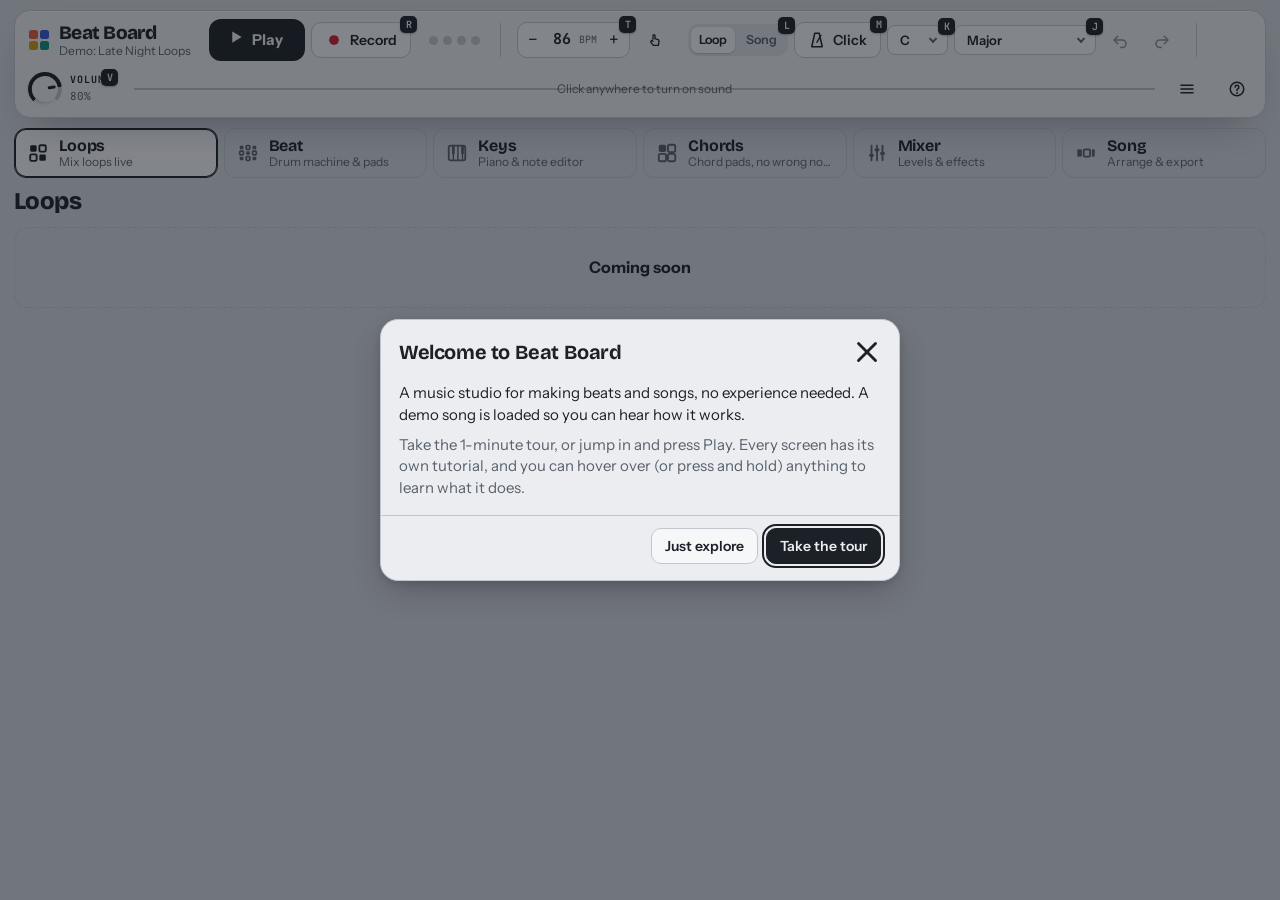
==== index.html @ c3a5a985 "Add Beat Board core: audio engine, transport, UI kit, library, app shell Co-Authored-By: Claude Opus" ====
<!doctype html>
<html lang="en">
<head>
<meta charset="utf-8">
<meta name="viewport" content="width=device-width, initial-scale=1, viewport-fit=cover">
<title>Beat Board</title>
<meta name="description" content="A beginner-friendly music studio in your browser: drum machine, piano, chord pads, loops, mixer and song arranger.">
<meta name="theme-color" content="#EBEDF0" media="(prefers-color-scheme: light)">
<meta name="theme-color" content="#181B20" media="(prefers-color-scheme: dark)">
<link rel="icon" href="data:image/svg+xml,%3Csvg xmlns='http://www.w3.org/2000/svg' viewBox='0 0 20 20'%3E%3Crect x='1' y='1' width='8' height='8' rx='2' fill='%23E35B37'/%3E%3Crect x='11' y='1' width='8' height='8' rx='2' fill='%233657D4'/%3E%3Crect x='1' y='11' width='8' height='8' rx='2' fill='%23D69511'/%3E%3Crect x='11' y='11' width='8' height='8' rx='2' fill='%230E8F7A'/%3E%3C/svg%3E">
<link rel="preconnect" href="https://fonts.googleapis.com">
<link rel="preconnect" href="https://fonts.gstatic.com" crossorigin>
<link rel="stylesheet" href="https://fonts.googleapis.com/css2?family=Bricolage+Grotesque:opsz,wght@12..96,600;12..96,800&family=Instrument+Sans:wght@400;500;600;700&family=JetBrains+Mono:wght@500;700&display=swap">
<link rel="stylesheet" href="css/app.css">
<link rel="stylesheet" href="css/views/loops.css">
<link rel="stylesheet" href="css/views/beat.css">
<link rel="stylesheet" href="css/views/keys.css">
<link rel="stylesheet" href="css/views/chords.css">
<link rel="stylesheet" href="css/views/mixer.css">
<link rel="stylesheet" href="css/views/song.css">
</head>
<body>
<div class="app" id="app">
  <header class="topbar" id="topbar" aria-label="Transport"></header>
  <nav class="tabs" id="tabs" role="tablist" aria-label="Screens"></nav>
  <main class="views" id="views"></main>
</div>
<div id="hud" aria-hidden="true"></div>
<noscript><p style="padding:20px">Beat Board needs JavaScript turned on.</p></noscript>

<script src="js/core.js"></script>
<script src="js/audio.js"></script>
<script src="js/transport.js"></script>
<script src="js/ui.js"></script>
<script src="js/library.js"></script>
<script src="js/midi.js"></script>
<script src="js/views/loops.js"></script>
<script src="js/views/beat.js"></script>
<script src="js/views/keys.js"></script>
<script src="js/views/chords.js"></script>
<script src="js/views/mixer.js"></script>
<script src="js/views/song.js"></script>
<script src="js/app.js"></script>
</body>
</html>
---- css/app.css ----
/* Beat Board · shared styles
   Layout: a hardware-style app. Transport bar on top, screen tabs (bottom bar on phones),
   one screen visible at a time, built from panels. Each track keeps one color everywhere. */
:root {
  --bg: #D3D7DD;
  --panel: #EBEDF0;
  --well: #DCE0E5;
  --raise: #F6F7F9;
  --ink: #1C2027;
  --ink-2: #59616C;
  --ink-3: #8A919B;
  --line: #C1C6CE;
  --line-2: #D2D6DC;
  --key-w: #FBFBFC; --key-w2: #E4E7EB; --key-w-ink: #5A616B; --key-b: #23272E; --key-b-ink: #9AA2AE;
  --drums: #E35B37;  --drums-ink: #1C120D;
  --bass: #3657D4;   --bass-ink: #FFFFFF;
  --chords: #D69511; --chords-ink: #1E1606;
  --melody: #0E8F7A; --melody-ink: #FFFFFF;
  --keys: #7A4FD6;   --keys-ink: #FFFFFF;
  --rec: #D61F36;    --rec-ink: #FFFFFF;
  --good: #1D8A4E;
  --shade: rgba(16, 20, 28, .5);
  --lift: 0 1px 0 rgba(255,255,255,.75) inset, 0 18px 40px -22px rgba(24,32,48,.45);
  --pop: 0 12px 32px -8px rgba(16,22,34,.35), 0 2px 6px rgba(16,22,34,.12);
  --font-display: "Bricolage Grotesque", "Avenir Next", "Segoe UI", system-ui, sans-serif;
  --font-body: "Instrument Sans", system-ui, -apple-system, "Segoe UI", Roboto, sans-serif;
  --font-mono: "JetBrains Mono", ui-monospace, "SF Mono", Menlo, Consolas, monospace;
  --r: 14px;
  --nav-h: 0px;
  color-scheme: light;
}
@media (prefers-color-scheme: dark) {
  :root:not([data-theme="light"]) {
    --bg: #0E1013; --panel: #181B20; --well: #111317; --raise: #20242B;
    --ink: #E8EBEF; --ink-2: #949CA8; --ink-3: #6A717C; --line: #2D323A; --line-2: #252930;
    --key-w: #D9DDE3; --key-w2: #B9BFC8; --key-w-ink: #4A515C; --key-b: #08090B; --key-b-ink: #7D8592;
    --drums: #FF7A52;  --drums-ink: #1C0D07;
    --bass: #7A93FF;   --bass-ink: #0A1030;
    --chords: #FFC53D; --chords-ink: #1E1606;
    --melody: #2BC9AE; --melody-ink: #04211C;
    --keys: #A98BFF;   --keys-ink: #160A33;
    --rec: #FF4A5C;    --rec-ink: #1A0306;
    --good: #3DD68C;
    --shade: rgba(0, 0, 0, .6);
    --lift: 0 1px 0 rgba(255,255,255,.05) inset, 0 24px 48px -24px rgba(0,0,0,.8);
    --pop: 0 14px 36px -8px rgba(0,0,0,.7), 0 2px 6px rgba(0,0,0,.4);
    color-scheme: dark;
  }
}
:root[data-theme="dark"] {
  --bg: #0E1013; --panel: #181B20; --well: #111317; --raise: #20242B;
  --ink: #E8EBEF; --ink-2: #949CA8; --ink-3: #6A717C; --line: #2D323A; --line-2: #252930;
  --key-w: #D9DDE3; --key-w2: #B9BFC8; --key-w-ink: #4A515C; --key-b: #08090B; --key-b-ink: #7D8592;
  --drums: #FF7A52;  --drums-ink: #1C0D07;
  --bass: #7A93FF;   --bass-ink: #0A1030;
  --chords: #FFC53D; --chords-ink: #1E1606;
  --melody: #2BC9AE; --melody-ink: #04211C;
  --keys: #A98BFF;   --keys-ink: #160A33;
  --rec: #FF4A5C;    --rec-ink: #1A0306;
  --good: #3DD68C;
  --shade: rgba(0, 0, 0, .6);
  --lift: 0 1px 0 rgba(255,255,255,.05) inset, 0 24px 48px -24px rgba(0,0,0,.8);
  --pop: 0 14px 36px -8px rgba(0,0,0,.7), 0 2px 6px rgba(0,0,0,.4);
  color-scheme: dark;
}

/* track color helpers: put .c-drums etc. on any element, then use var(--c) / var(--c-ink) */
.c-drums  { --c: var(--drums);  --c-ink: var(--drums-ink); }
.c-bass   { --c: var(--bass);   --c-ink: var(--bass-ink); }
.c-chords { --c: var(--chords); --c-ink: var(--chords-ink); }
.c-melody { --c: var(--melody); --c-ink: var(--melody-ink); }
.c-keys   { --c: var(--keys);   --c-ink: var(--keys-ink); }

*, *::before, *::after { box-sizing: border-box; }
html { -webkit-text-size-adjust: 100%; height: 100%; }
body { margin: 0; min-height: 100%; background: var(--bg); color: var(--ink); font-family: var(--font-body); font-size: 15px; line-height: 1.45; -webkit-font-smoothing: antialiased; -webkit-tap-highlight-color: transparent; }
button, select, input, textarea { font: inherit; color: inherit; }
button { cursor: pointer; }
img, svg { max-width: 100%; }
[hidden] { display: none !important; }
:focus-visible { outline: 2px solid var(--ink); outline-offset: 2px; }
kbd { font-family: var(--font-mono); font-size: .82em; font-weight: 700; padding: 1px 5px; border-radius: 5px; border: 1px solid var(--line); background: var(--panel); white-space: nowrap; }
.sr-only { position: absolute; width: 1px; height: 1px; overflow: hidden; clip: rect(0 0 0 0); white-space: nowrap; }
.mono { font-family: var(--font-mono); }
.lbl { font-family: var(--font-mono); font-size: 10px; letter-spacing: .14em; text-transform: uppercase; color: var(--ink-2); font-weight: 700; }
.muted { color: var(--ink-2); }
.grow { flex: 1 1 auto; }
.row { display: flex; align-items: center; gap: 8px; flex-wrap: wrap; min-width: 0; }

/* ================= app frame ================= */
.app { max-width: 1320px; margin: 0 auto; padding-block: 10px 28px; padding-left: max(14px, env(safe-area-inset-left, 0px)); padding-right: max(14px, env(safe-area-inset-right, 0px)); display: grid; grid-template-columns: minmax(0, 1fr); gap: 10px; }
.app > * { min-width: 0; }

.topbar { display: flex; flex-wrap: wrap; align-items: center; gap: 8px 14px; padding: 8px 10px; background: var(--panel); border: 1px solid var(--line); border-radius: 16px; box-shadow: var(--lift); position: sticky; top: env(safe-area-inset-top, 0px); z-index: 40; }
body::before { content: ""; position: fixed; inset: 0 0 auto; height: env(safe-area-inset-top, 0px); background: var(--bg); z-index: 41; }
.brand { display: flex; align-items: center; gap: 10px; min-width: 0; border: 0; background: transparent; padding: 2px 4px; border-radius: 10px; text-align: left; }
.brand:hover { background: var(--well); }
.logo { display: inline-grid; grid-template-columns: repeat(2, 9px); gap: 2px; flex: none; }
.logo i { width: 9px; height: 9px; border-radius: 2.5px; background: var(--c); }
.brand-text { display: grid; line-height: 1.1; min-width: 0; }
.brand-name { font-family: var(--font-display); font-weight: 800; font-size: 19px; letter-spacing: -0.03em; }
.song-name { font-size: 12px; color: var(--ink-2); white-space: nowrap; overflow: hidden; text-overflow: ellipsis; max-width: 180px; }
.tgroup { display: flex; align-items: center; gap: 6px; flex-wrap: nowrap; }
.tsep { width: 1px; align-self: stretch; background: var(--line); margin: 4px 2px; }
.play-btn { display: inline-flex; align-items: center; justify-content: center; gap: 7px; height: 42px; min-width: 96px; padding: 0 16px 0 12px; border-radius: 12px; border: 0; background: var(--ink); color: var(--panel); font-weight: 700; position: relative; }
.play-btn svg { width: 18px; height: 18px; }
.play-btn .i-stop { display: none; }
.play-btn[aria-pressed="true"] .i-stop { display: block; }
.play-btn[aria-pressed="true"] .i-play { display: none; }
.rec-btn[aria-pressed="true"] { background: var(--rec); border-color: var(--rec); color: var(--rec-ink); }
.rec-btn .ico { color: var(--rec); }
.rec-btn[aria-pressed="true"] .ico { color: currentColor; animation: blinkrec 1s steps(1) infinite; }
@keyframes blinkrec { 50% { opacity: .3; } }
.beats { display: flex; gap: 5px; padding: 0 4px; }
.beats i { width: 9px; height: 9px; border-radius: 50%; background: var(--line); transition: background .12s; }
.beats i.on { background: var(--ink); transition: none; }
.beats i.on.one { background: var(--rec); }
.scope-wrap { flex: 1 1 120px; min-width: 90px; height: 40px; position: relative; }
#scope { width: 100%; height: 100%; display: block; }
.sound-hint { position: absolute; inset: 0; display: grid; place-items: center; margin: 0; font-size: 12px; color: var(--ink-2); pointer-events: none; text-align: center; line-height: 1.2; }
.midi-dot { width: 8px; height: 8px; border-radius: 50%; background: var(--good); display: inline-block; }

/* tabs: top row on desktop, bottom bar on phones */
.tabs { display: grid; grid-template-columns: repeat(6, minmax(0, 1fr)); gap: 6px; }
.tab { display: flex; align-items: center; gap: 10px; padding: 8px 12px; border-radius: 12px; border: 1px solid var(--line); background: transparent; min-width: 0; text-align: left; position: relative; }
.tab:hover { background: var(--raise); }
.tab[aria-selected="true"] { background: var(--raise); border-color: var(--ink); box-shadow: 0 0 0 1px var(--ink) inset; }
.tab .ico { width: 22px; height: 22px; flex: none; color: var(--ink-2); }
.tab[aria-selected="true"] .ico { color: var(--ink); }
.tab-text { display: grid; min-width: 0; line-height: 1.15; }
.tab-name { font-family: var(--font-display); font-weight: 700; font-size: 16px; letter-spacing: -0.01em; }
.tab-sub { font-size: 12px; color: var(--ink-2); white-space: nowrap; overflow: hidden; text-overflow: ellipsis; }

.views { min-width: 0; }
.view { display: grid; gap: 12px; min-width: 0; align-content: start; }

/* ================= shared view scaffolding ================= */
.view-head { display: flex; flex-wrap: wrap; align-items: center; gap: 10px 14px; min-width: 0; }
.view-title { margin: 0; font-family: var(--font-display); font-weight: 800; font-size: 24px; letter-spacing: -0.025em; line-height: 1.1; }
.view-sub { margin: 0; color: var(--ink-2); font-size: 14px; max-width: 70ch; }
.panel { background: var(--raise); border: 1px solid var(--line); border-radius: var(--r); padding: 12px 14px 14px; display: grid; gap: 12px; min-width: 0; align-content: start; }
.panel.flat { background: var(--panel); }
.panel-head { display: flex; flex-wrap: wrap; align-items: center; gap: 8px 12px; min-width: 0; }
.panel-head h3 { margin: 0; font-family: var(--font-mono); font-size: 11px; font-weight: 700; letter-spacing: .16em; text-transform: uppercase; }
.hint { margin: 0; font-size: 13px; color: var(--ink-2); }
.empty { display: grid; place-items: center; gap: 10px; text-align: center; padding: 28px 16px; color: var(--ink-2); border: 1.5px dashed var(--line); border-radius: var(--r); }
.empty h4 { margin: 0; color: var(--ink); font-size: 16px; }
.pill { display: inline-flex; align-items: center; gap: 6px; height: 24px; padding: 0 9px; border-radius: 999px; background: var(--well); font-size: 12px; font-weight: 600; color: var(--ink-2); white-space: nowrap; }
.pill .sw, .sw { width: 9px; height: 9px; border-radius: 3px; background: var(--c, var(--ink-2)); flex: none; display: inline-block; }

/* scene picker (shared by editors) */
.scenes { display: flex; gap: 6px; overflow-x: auto; padding: 2px; scrollbar-width: thin; min-width: 0; }
.scene-btn { flex: 0 0 auto; display: grid; gap: 1px; min-width: 74px; padding: 6px 10px; border-radius: 10px; border: 1px solid var(--line); background: var(--panel); text-align: left; position: relative; }
.scene-btn:hover { background: var(--well); }
.scene-btn .num { font-family: var(--font-mono); font-size: 10px; font-weight: 700; color: var(--ink-2); }
.scene-btn .nm { font-size: 13px; font-weight: 600; white-space: nowrap; max-width: 120px; overflow: hidden; text-overflow: ellipsis; }
.scene-btn.has::after { content: ""; position: absolute; top: 7px; right: 8px; width: 7px; height: 7px; border-radius: 50%; background: var(--c, var(--ink-2)); }
.scene-btn[aria-pressed="true"] { border-color: var(--ink); box-shadow: 0 0 0 1px var(--ink) inset; background: var(--raise); }
.scene-btn.playing .num::after { content: " ▶"; color: var(--good); }

/* ================= controls ================= */
.btn { display: inline-flex; align-items: center; justify-content: center; gap: 7px; height: 36px; padding: 0 13px; border-radius: 10px; border: 1px solid var(--line); background: var(--raise); font-size: 14px; font-weight: 600; white-space: nowrap; position: relative; color: var(--ink); }
.btn:hover { background: var(--well); }
.btn:disabled { opacity: .45; cursor: default; }
.btn .ico { width: 18px; height: 18px; display: inline-grid; flex: none; }
.btn .ico svg { width: 100%; height: 100%; }
.btn.sm { height: 30px; padding: 0 10px; font-size: 13px; border-radius: 8px; }
.btn.sm .ico { width: 16px; height: 16px; }
.btn.icon-only { width: 36px; padding: 0; }
.btn.icon-only.sm { width: 30px; }
.btn.icon-only .btn-label { display: none; }
.btn.ghost { background: transparent; border-color: transparent; }
.btn.ghost:hover { background: var(--well); }
.btn.primary { background: var(--ink); border-color: var(--ink); color: var(--panel); }
.btn.primary:hover { filter: brightness(1.15); }
.btn.danger { color: var(--rec); }
.btn.toggle[aria-pressed="true"] { background: var(--ink); border-color: var(--ink); color: var(--panel); }
.btn.toggle.c-drums[aria-pressed="true"], .btn.toggle.c-bass[aria-pressed="true"], .btn.toggle.c-chords[aria-pressed="true"], .btn.toggle.c-melody[aria-pressed="true"], .btn.toggle.c-keys[aria-pressed="true"] { background: var(--c); border-color: var(--c); color: var(--c-ink); }
.btn.colored { background: var(--c); border-color: var(--c); color: var(--c-ink); }

.seg { display: inline-flex; flex-wrap: wrap; padding: 3px; gap: 3px; background: var(--well); border-radius: 10px; position: relative; max-width: 100%; }
.seg button { height: 30px; padding: 0 10px; border: 0; border-radius: 7px; background: transparent; font-size: 13px; font-weight: 600; color: var(--ink-2); display: inline-flex; align-items: center; gap: 6px; }
.seg button:hover { color: var(--ink); }
.seg button[aria-pressed="true"] { background: var(--raise); color: var(--ink); box-shadow: 0 1px 2px rgba(0,0,0,.16); }
.seg.sm button { height: 26px; padding: 0 8px; font-size: 12.5px; }
.seg .ico { width: 16px; height: 16px; display: inline-grid; }

.sel { position: relative; display: inline-flex; max-width: 100%; }
.sel select { appearance: none; -webkit-appearance: none; height: 36px; max-width: 100%; padding: 0 30px 0 12px; border-radius: 10px; border: 1px solid var(--line); background: var(--raise); font-weight: 600; font-size: 14px; color: var(--ink); text-overflow: ellipsis; }
.sel::after { content: ""; position: absolute; right: 12px; top: 50%; width: 6px; height: 6px; border-right: 2px solid var(--ink-2); border-bottom: 2px solid var(--ink-2); transform: translateY(-70%) rotate(45deg); pointer-events: none; }
.sel.sm select { height: 30px; font-size: 13px; border-radius: 8px; }

.stepper { display: inline-flex; align-items: center; background: var(--raise); border: 1px solid var(--line); border-radius: 10px; height: 36px; position: relative; }
.stepper-btn { width: 30px; height: 100%; border: 0; background: transparent; font-size: 18px; line-height: 1; color: var(--ink); border-radius: 9px; }
.stepper-btn:hover { background: var(--well); }
.stepper-val { min-width: 3ch; text-align: center; font-family: var(--font-mono); font-weight: 700; font-size: 15px; font-variant-numeric: tabular-nums; }
.stepper-unit { font-family: var(--font-mono); font-size: 10px; color: var(--ink-2); padding: 0 2px 0 4px; }

.knob { display: inline-grid; justify-items: center; align-content: start; gap: 2px; padding: 6px 4px; border-radius: 10px; cursor: ns-resize; touch-action: none; user-select: none; -webkit-user-select: none; position: relative; min-width: 58px; }
.knob:hover { background: var(--well); }
.knob .dial { width: 48px; height: 48px; border-radius: 50%; background: conic-gradient(from 225deg, var(--c, var(--ink)) calc(var(--v) * 270deg), var(--line) 0 270deg, transparent 0); display: grid; place-items: center; margin-bottom: 3px; }
.knob .cap { width: 76%; height: 76%; border-radius: 50%; background: var(--panel); box-shadow: 0 2px 5px rgba(0,0,0,.25), inset 0 1px 0 rgba(255,255,255,.3); position: relative; transform: rotate(calc(-135deg + var(--v) * 270deg)); }
.knob .cap::after { content: ""; position: absolute; left: 50%; top: 9%; width: 3px; height: 30%; margin-left: -1.5px; border-radius: 2px; background: var(--ink); }
.knob-label { font-family: var(--font-mono); font-size: 10px; font-weight: 700; letter-spacing: .1em; text-transform: uppercase; white-space: nowrap; }
.knob-val { font-family: var(--font-mono); font-size: 11px; color: var(--ink-2); font-variant-numeric: tabular-nums; white-space: nowrap; }
.knob.sm { grid-template-columns: auto auto; justify-items: start; align-items: center; column-gap: 8px; row-gap: 0; padding: 3px 8px 3px 3px; min-width: 0; }
.knob.sm .dial { grid-row: span 2; width: 34px; height: 34px; margin: 0; }
.knob.lg .dial { width: 64px; height: 64px; }

.fader { position: relative; touch-action: none; user-select: none; -webkit-user-select: none; cursor: ns-resize; padding: 6px; border-radius: 10px; }
.fader:hover { background: var(--well); }
.fader.v { width: 44px; height: 150px; display: flex; justify-content: center; }
.fader.h { height: 34px; width: 100%; min-width: 80px; cursor: ew-resize; display: flex; align-items: center; }
.fader-track { position: relative; border-radius: 999px; background: var(--well); box-shadow: inset 0 0 0 1px var(--line); }
.fader.v .fader-track { width: 8px; height: 100%; }
.fader.h .fader-track { height: 8px; width: 100%; }
.fader-fill { position: absolute; border-radius: 999px; background: var(--c, var(--ink)); }
.fader.v .fader-fill { left: 0; right: 0; bottom: 0; height: calc(var(--v) * 100%); }
.fader.h .fader-fill { top: 0; bottom: 0; left: 0; width: calc(var(--v) * 100%); }
.fader-thumb { position: absolute; width: 26px; height: 14px; border-radius: 5px; background: var(--panel); box-shadow: 0 2px 5px rgba(0,0,0,.3), inset 0 0 0 1px var(--line); }
.fader.v .fader-thumb { left: 50%; bottom: calc(var(--v) * 100%); transform: translate(-50%, 50%); }
.fader.h .fader-thumb { top: 50%; left: calc(var(--v) * 100%); transform: translate(-50%, -50%); width: 14px; height: 24px; }

/* keyboard letters on controls */
.ctl { position: relative; }
.hk { display: none; position: absolute; top: -7px; right: -7px; z-index: 3; min-width: 17px; height: 17px; padding: 0 4px; border-radius: 5px; background: var(--ink); color: var(--panel); font: 700 10px/17px var(--font-mono); text-align: center; pointer-events: none; box-shadow: 0 1px 2px rgba(0,0,0,.25); }
body.show-keys .hk { display: block; }
body[data-letters="shift"] .hk::before { content: "⇧"; margin-right: 1px; }
.knob > .hk { top: 0; right: 2px; }
.ctl-sel { outline: 2px solid var(--ink) !important; outline-offset: 2px; border-radius: 10px; box-shadow: 0 0 0 6px color-mix(in oklab, var(--ink) 14%, transparent); }
#hud { position: fixed; left: 50%; bottom: calc(18px + var(--nav-h) + env(safe-area-inset-bottom, 0px)); transform: translate(-50%, 12px); opacity: 0; pointer-events: none; z-index: 70; display: flex; align-items: center; gap: 10px; padding: 8px 14px; border-radius: 12px; background: var(--ink); color: var(--panel); box-shadow: var(--pop); transition: opacity .18s, transform .18s; font-size: 14px; white-space: nowrap; max-width: calc(100vw - 24px); }
#hud.on { opacity: 1; transform: translate(-50%, 0); }
.hud-key { font: 700 11px/1 var(--font-mono); padding: 4px 6px; border-radius: 5px; background: var(--panel); color: var(--ink); }
.hud-val { font-family: var(--font-mono); font-weight: 700; }
.hud-hint { font-size: 12px; opacity: .7; }

/* tooltip */
#tooltip { position: fixed; left: 0; top: 0; z-index: 90; max-width: 280px; padding: 9px 12px; border-radius: 10px; background: var(--ink); color: var(--panel); font-size: 13px; line-height: 1.4; box-shadow: var(--pop); pointer-events: none; opacity: 0; transition: opacity .12s; display: grid; gap: 3px; }
#tooltip.on { opacity: 1; }
#tooltip b { font-size: 13.5px; }
#tooltip .tip-key { font-size: 12px; opacity: .8; margin-top: 2px; }
#tooltip kbd { background: var(--panel); color: var(--ink); border-color: transparent; }

/* toast */
#toasts { position: fixed; left: 50%; transform: translateX(-50%); bottom: calc(70px + var(--nav-h) + env(safe-area-inset-bottom, 0px)); z-index: 95; display: grid; gap: 8px; justify-items: center; pointer-events: none; width: max-content; max-width: calc(100vw - 24px); }
.toast { pointer-events: auto; display: flex; align-items: center; gap: 12px; padding: 10px 14px; border-radius: 12px; background: var(--ink); color: var(--panel); box-shadow: var(--pop); font-size: 14px; transition: opacity .3s, transform .3s; }
.toast.out { opacity: 0; transform: translateY(8px); }
.toast-act { border: 0; background: transparent; color: inherit; font-weight: 700; text-decoration: underline; padding: 0; }

/* sheet */
.sheet-wrap { position: fixed; inset: 0; z-index: 80; background: var(--shade); display: grid; place-items: center; padding: 16px; animation: fade .15s; }
@keyframes fade { from { opacity: 0; } }
.sheet { width: min(520px, 100%); max-height: min(86vh, 760px); display: grid; grid-template-rows: auto 1fr auto; background: var(--panel); border: 1px solid var(--line); border-radius: 18px; box-shadow: var(--pop); overflow: hidden; }
.sheet.wide { width: min(780px, 100%); }
.sheet-head { display: flex; align-items: center; gap: 10px; padding: 14px 14px 6px 18px; }
.sheet-head h2 { margin: 0; flex: 1; font-family: var(--font-display); font-size: 20px; letter-spacing: -0.02em; }
.sheet-body { padding: 6px 18px 16px; overflow-y: auto; display: grid; gap: 14px; align-content: start; }
.sheet-actions { display: flex; justify-content: flex-end; gap: 8px; padding: 12px 18px 16px; border-top: 1px solid var(--line); flex-wrap: wrap; }
.sheet-section { display: grid; gap: 8px; }
.sheet-section h4 { margin: 0; font-family: var(--font-mono); font-size: 11px; letter-spacing: .14em; text-transform: uppercase; color: var(--ink-2); }
.list { display: grid; gap: 6px; }
.list-item { display: flex; align-items: center; gap: 10px; padding: 10px 12px; border-radius: 10px; background: var(--raise); border: 1px solid var(--line); text-align: left; width: 100%; }
button.list-item:hover { background: var(--well); }
.list-item .li-text { display: grid; flex: 1; min-width: 0; }
.list-item .li-title { font-weight: 600; }
.list-item .li-sub { font-size: 12.5px; color: var(--ink-2); }
.text-input { height: 38px; width: 100%; padding: 0 12px; border-radius: 10px; border: 1px solid var(--line); background: var(--raise); }
.shortcuts { display: grid; grid-template-columns: auto 1fr; gap: 6px 14px; align-items: baseline; font-size: 14px; }
.shortcuts dt { white-space: nowrap; }
.shortcuts dd { margin: 0; color: var(--ink-2); }

/* tutorial */
.tour-spot { position: fixed; z-index: 85; border-radius: 12px; box-shadow: 0 0 0 4px var(--rec), 0 0 0 9999px var(--shade); pointer-events: none; transition: all .25s ease; }
.tour-card { position: fixed; z-index: 86; width: min(360px, calc(100vw - 24px)); padding: 14px 16px; border-radius: 16px; background: var(--panel); border: 1px solid var(--line); box-shadow: var(--pop); display: grid; gap: 8px; left: 50%; top: 50%; transform: translate(-50%, -50%); }
.tour-card.floating { transform: none; }
.tour-top { display: flex; align-items: center; justify-content: space-between; gap: 8px; }
.tour-count { font-family: var(--font-mono); font-size: 10.5px; font-weight: 700; letter-spacing: .1em; text-transform: uppercase; color: var(--ink-2); }
.tour-card h3 { margin: 0; font-family: var(--font-display); font-size: 19px; letter-spacing: -0.02em; }
.tour-card p { margin: 0; color: var(--ink-2); font-size: 14.5px; }
.tour-card p b { color: var(--ink); }
.tour-actions { display: flex; justify-content: space-between; gap: 8px; margin-top: 4px; }

/* shared piano keyboard look (used by Keys view and others) */
.pkeys { position: relative; display: flex; gap: 3px; touch-action: none; user-select: none; -webkit-user-select: none; }
.pkey { position: relative; }
.pkey.white { flex: 1 1 0; min-width: 0; background: linear-gradient(180deg, var(--key-w2), var(--key-w) 16%); border-radius: 0 0 8px 8px; box-shadow: inset 0 -6px 0 var(--key-w2), 0 1px 2px rgba(0,0,0,.25); }
.pkey.black { position: absolute; top: 0; height: 60%; z-index: 2; background: var(--key-b); border-radius: 0 0 6px 6px; box-shadow: inset 0 -5px 0 rgba(255,255,255,.08), 0 3px 4px rgba(0,0,0,.35); }
.pkey.lit { background: var(--c, var(--melody)); box-shadow: 0 0 18px -6px var(--c, var(--melody)); }

@media (max-width: 1100px) {
  .tab-sub { display: none; }
  .song-name { max-width: 120px; }
}
/* ================= phones ================= */
@media (max-width: 720px) {
  :root { --nav-h: 62px; }
  body { font-size: 15px; }
  .app { padding-block: 6px calc(var(--nav-h) + 20px + env(safe-area-inset-bottom, 0px)); padding-left: max(10px, env(safe-area-inset-left, 0px)); padding-right: max(10px, env(safe-area-inset-right, 0px)); gap: 8px; }
  .topbar { padding: 6px 8px; gap: 6px 8px; border-radius: 14px; }
  .brand-text, .tsep, .scope-wrap, .beats, .desk-only { display: none; }
  .brand { padding: 4px; }
  .play-btn { min-width: 0; width: 52px; height: 40px; padding: 0; }
  .play-btn #playLabel { display: none; }
  .rec-btn { width: 40px; padding: 0; }
  .rec-btn .btn-label { display: none; }
  .topbar .stepper { margin-left: auto; }
  .topbar .more-row { order: 10; flex-basis: 100%; width: 100%; min-width: 0; overflow-x: auto; flex-wrap: nowrap; padding: 2px 2px 2px; scrollbar-width: none; }
  .topbar .more-row::-webkit-scrollbar { display: none; }
  .topbar .more-row > * { flex: none; }
  .tabs { position: fixed; z-index: 45; left: 0; right: 0; bottom: 0; gap: 0; padding: 4px max(4px, env(safe-area-inset-left, 0px)) calc(4px + env(safe-area-inset-bottom, 0px)) max(4px, env(safe-area-inset-right, 0px)); background: var(--panel); border-top: 1px solid var(--line); box-shadow: 0 -8px 24px -16px rgba(0,0,0,.4); }
  .tab { flex-direction: column; justify-content: center; gap: 2px; border: 0; padding: 6px 2px; height: 54px; border-radius: 10px; text-align: center; }
  .tab[aria-selected="true"] { box-shadow: none; background: var(--well); }
  .tab .ico { width: 22px; height: 22px; }
  .tab-name { font-family: var(--font-body); font-weight: 600; font-size: 11.5px; }
  .tab-sub { display: none; }
  .view-title { font-size: 21px; }
  .view-sub { font-size: 13px; }
  .panel { padding: 10px; border-radius: 12px; }
  .btn { height: 40px; }
  .btn.sm { height: 34px; }
  .seg button { height: 34px; }
  .sel select { height: 40px; }
  .sheet-wrap { place-items: end stretch; padding: 0; }
  .sheet { width: 100%; max-height: 88vh; border-radius: 18px 18px 0 0; padding-bottom: env(safe-area-inset-bottom, 0px); }
  .sheet.wide { width: 100%; }
  .tour-card { left: 10px; right: 10px; top: auto; bottom: calc(var(--nav-h) + 12px + env(safe-area-inset-bottom, 0px)); transform: none; width: auto; }
  #hud { display: none; }
}
@media (prefers-reduced-motion: reduce) {
  *, *::before, *::after { animation: none !important; transition: none !important; }
}
---- css/views/loops.css ----
/* Loops screen styles */
---- css/views/beat.css ----
/* Beat screen styles */
---- css/views/keys.css ----
/* Keys screen styles */
---- css/views/chords.css ----
/* Chords screen styles */
---- css/views/mixer.css ----
/* Mixer screen styles */
---- css/views/song.css ----
/* Song screen styles */
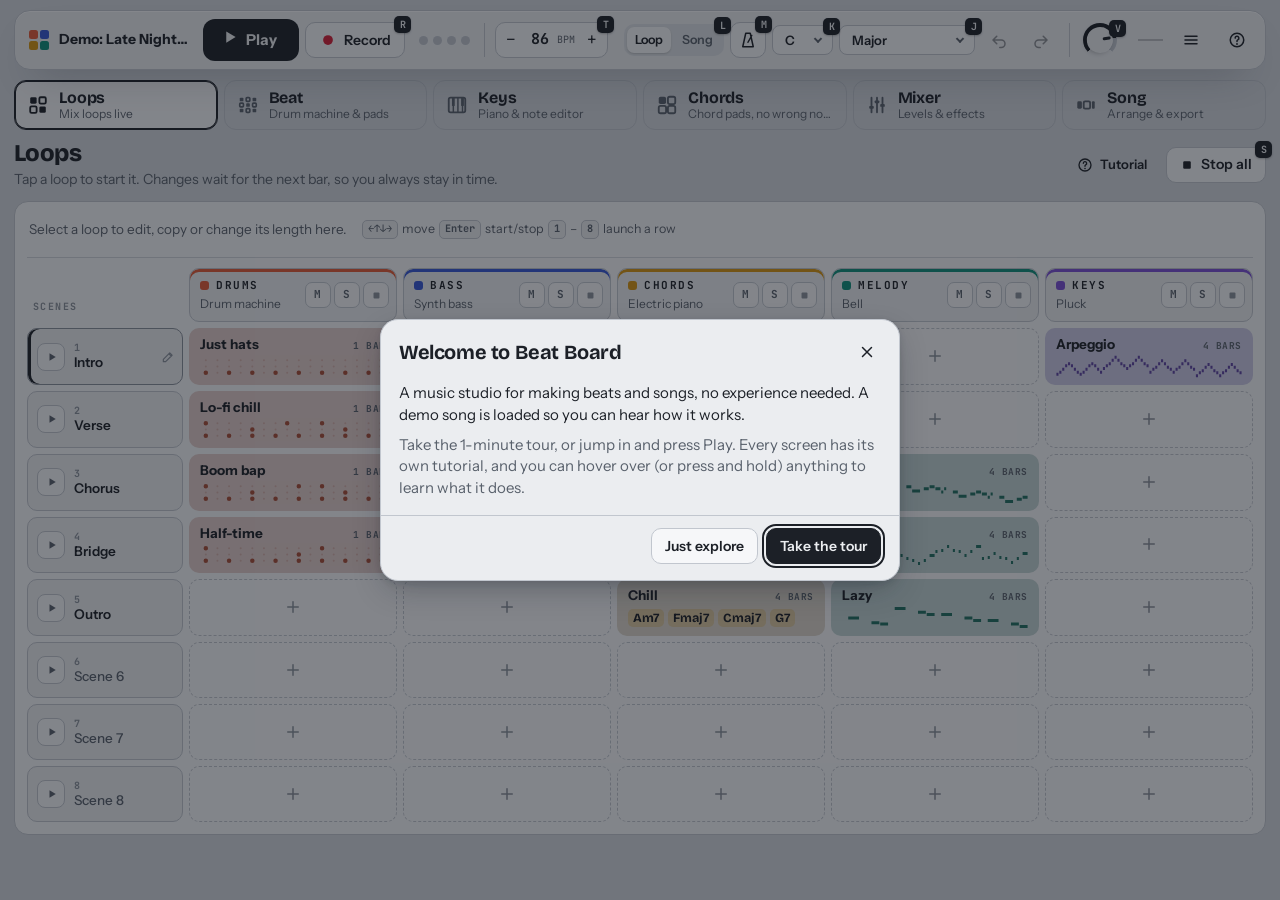
==== commit 86012830: "Add iPhone home screen icon The logo's four track pads on the dark panel, as a 180x180 apple-touch-i" ====
--- a/index.html
+++ b/index.html
@@ -8,6 +8,8 @@
 <meta name="theme-color" content="#EBEDF0" media="(prefers-color-scheme: light)">
 <meta name="theme-color" content="#181B20" media="(prefers-color-scheme: dark)">
 <link rel="icon" href="data:image/svg+xml,%3Csvg xmlns='http://www.w3.org/2000/svg' viewBox='0 0 20 20'%3E%3Crect x='1' y='1' width='8' height='8' rx='2' fill='%23E35B37'/%3E%3Crect x='11' y='1' width='8' height='8' rx='2' fill='%233657D4'/%3E%3Crect x='1' y='11' width='8' height='8' rx='2' fill='%23D69511'/%3E%3Crect x='11' y='11' width='8' height='8' rx='2' fill='%230E8F7A'/%3E%3C/svg%3E">
+<link rel="apple-touch-icon" href="icons/apple-touch-icon.png">
+<meta name="apple-mobile-web-app-title" content="Beat Board">
 <link rel="preconnect" href="https://fonts.googleapis.com">
 <link rel="preconnect" href="https://fonts.gstatic.com" crossorigin>
 <link rel="stylesheet" href="https://fonts.googleapis.com/css2?family=Bricolage+Grotesque:opsz,wght@12..96,600;12..96,800&family=Instrument+Sans:wght@400;500;600;700&family=JetBrains+Mono:wght@500;700&display=swap">
--- a/css/app.css
+++ b/css/app.css
@@ -115,7 +115,9 @@
 .beats i { width: 9px; height: 9px; border-radius: 50%; background: var(--line); transition: background .12s; }
 .beats i.on { background: var(--ink); transition: none; }
 .beats i.on.one { background: var(--rec); }
-.scope-wrap { flex: 1 1 120px; min-width: 90px; height: 40px; position: relative; }
+.scope-wrap { flex: 1 1 80px; min-width: 0; height: 40px; position: relative; overflow: hidden; }
+.scope-wrap { container-type: inline-size; }
+@container (max-width: 150px) { .scope-wrap .sound-hint { display: none; } }
 #scope { width: 100%; height: 100%; display: block; }
 .sound-hint { position: absolute; inset: 0; display: grid; place-items: center; margin: 0; font-size: 12px; color: var(--ink-2); pointer-events: none; text-align: center; line-height: 1.2; }
 .midi-dot { width: 8px; height: 8px; border-radius: 50%; background: var(--good); display: inline-block; }
@@ -149,7 +151,8 @@
 .pill .sw, .sw { width: 9px; height: 9px; border-radius: 3px; background: var(--c, var(--ink-2)); flex: none; display: inline-block; }
 
 /* scene picker (shared by editors) */
-.scenes { display: flex; gap: 6px; overflow-x: auto; padding: 2px; scrollbar-width: thin; min-width: 0; }
+.scenes { display: flex; gap: 6px; overflow-x: auto; padding: 8px 8px 2px 2px; scrollbar-width: thin; min-width: 0; }
+.scenes > .hk { top: 0; right: 0; }
 .scene-btn { flex: 0 0 auto; display: grid; gap: 1px; min-width: 74px; padding: 6px 10px; border-radius: 10px; border: 1px solid var(--line); background: var(--panel); text-align: left; position: relative; }
 .scene-btn:hover { background: var(--well); }
 .scene-btn .num { font-family: var(--font-mono); font-size: 10px; font-weight: 700; color: var(--ink-2); }
@@ -185,9 +188,9 @@
 .seg.sm button { height: 26px; padding: 0 8px; font-size: 12.5px; }
 .seg .ico { width: 16px; height: 16px; display: inline-grid; }
 
-.sel { position: relative; display: inline-flex; max-width: 100%; }
+.sel:has(> select) { position: relative; display: inline-flex; max-width: 100%; }
 .sel select { appearance: none; -webkit-appearance: none; height: 36px; max-width: 100%; padding: 0 30px 0 12px; border-radius: 10px; border: 1px solid var(--line); background: var(--raise); font-weight: 600; font-size: 14px; color: var(--ink); text-overflow: ellipsis; }
-.sel::after { content: ""; position: absolute; right: 12px; top: 50%; width: 6px; height: 6px; border-right: 2px solid var(--ink-2); border-bottom: 2px solid var(--ink-2); transform: translateY(-70%) rotate(45deg); pointer-events: none; }
+.sel:has(> select)::after { content: ""; position: absolute; right: 12px; top: 50%; width: 6px; height: 6px; border-right: 2px solid var(--ink-2); border-bottom: 2px solid var(--ink-2); transform: translateY(-70%) rotate(45deg); pointer-events: none; }
 .sel.sm select { height: 30px; font-size: 13px; border-radius: 8px; }
 
 .stepper { display: inline-flex; align-items: center; background: var(--raise); border: 1px solid var(--line); border-radius: 10px; height: 36px; position: relative; }
@@ -242,7 +245,7 @@
 #tooltip kbd { background: var(--panel); color: var(--ink); border-color: transparent; }
 
 /* toast */
-#toasts { position: fixed; left: 50%; transform: translateX(-50%); bottom: calc(70px + var(--nav-h) + env(safe-area-inset-bottom, 0px)); z-index: 95; display: grid; gap: 8px; justify-items: center; pointer-events: none; width: max-content; max-width: calc(100vw - 24px); }
+#toasts { position: fixed; left: 50%; transform: translateX(-50%); bottom: calc(70px + var(--nav-h) + var(--toast-lift, 0px) + env(safe-area-inset-bottom, 0px)); z-index: 95; display: grid; gap: 8px; justify-items: center; pointer-events: none; width: max-content; max-width: calc(100vw - 24px); }
 .toast { pointer-events: auto; display: flex; align-items: center; gap: 12px; padding: 10px 14px; border-radius: 12px; background: var(--ink); color: var(--panel); box-shadow: var(--pop); font-size: 14px; transition: opacity .3s, transform .3s; }
 .toast.out { opacity: 0; transform: translateY(8px); }
 .toast-act { border: 0; background: transparent; color: inherit; font-weight: 700; text-decoration: underline; padding: 0; }
@@ -271,7 +274,7 @@
 
 /* tutorial */
 .tour-spot { position: fixed; z-index: 85; border-radius: 12px; box-shadow: 0 0 0 4px var(--rec), 0 0 0 9999px var(--shade); pointer-events: none; transition: all .25s ease; }
-.tour-card { position: fixed; z-index: 86; width: min(360px, calc(100vw - 24px)); padding: 14px 16px; border-radius: 16px; background: var(--panel); border: 1px solid var(--line); box-shadow: var(--pop); display: grid; gap: 8px; left: 50%; top: 50%; transform: translate(-50%, -50%); }
+.tour-card { position: fixed; z-index: 97; width: min(360px, calc(100vw - 24px)); padding: 14px 16px; border-radius: 16px; background: var(--panel); border: 1px solid var(--line); box-shadow: var(--pop); display: grid; gap: 8px; left: 50%; top: 50%; transform: translate(-50%, -50%); }
 .tour-card.floating { transform: none; }
 .tour-top { display: flex; align-items: center; justify-content: space-between; gap: 8px; }
 .tour-count { font-family: var(--font-mono); font-size: 10.5px; font-weight: 700; letter-spacing: .1em; text-transform: uppercase; color: var(--ink-2); }
@@ -279,6 +282,11 @@
 .tour-card p { margin: 0; color: var(--ink-2); font-size: 14.5px; }
 .tour-card p b { color: var(--ink); }
 .tour-actions { display: flex; justify-content: space-between; gap: 8px; margin-top: 4px; }
+.tour-task { display: flex; align-items: flex-start; gap: 10px; padding: 9px 11px; border-radius: 10px; background: var(--well); font-size: 14px; font-weight: 600; line-height: 1.35; }
+.tour-task-mark { flex: none; width: 18px; height: 18px; margin-top: 1px; border-radius: 50%; border: 2px solid var(--ink-3); animation: tourpulse 1.4s ease-in-out infinite; }
+@keyframes tourpulse { 50% { border-color: var(--rec); } }
+.tour-card.done .tour-task { background: color-mix(in oklab, var(--good) 22%, var(--well)); }
+.tour-card.done .tour-task-mark { border-color: var(--good); background: var(--good); animation: none; box-shadow: inset 0 0 0 3px var(--panel); }
 
 /* shared piano keyboard look (used by Keys view and others) */
 .pkeys { position: relative; display: flex; gap: 3px; touch-action: none; user-select: none; -webkit-user-select: none; }
@@ -287,9 +295,23 @@
 .pkey.black { position: absolute; top: 0; height: 60%; z-index: 2; background: var(--key-b); border-radius: 0 0 6px 6px; box-shadow: inset 0 -5px 0 rgba(255,255,255,.08), 0 3px 4px rgba(0,0,0,.35); }
 .pkey.lit { background: var(--c, var(--melody)); box-shadow: 0 0 18px -6px var(--c, var(--melody)); }
 
+.topbar .sel.sm select { max-width: 136px; }
+@media (min-width: 721px) {
+  .topbar { gap: 8px 10px; }
+  .brand-name { display: none; }
+  .song-name { font-size: 14px; font-weight: 700; color: var(--ink); max-width: 130px; }
+  .topbar .metro { width: 36px; padding: 0; }
+  .topbar .metro .btn-label { display: none; }
+  .topbar .knob.sm { padding: 3px; }
+  .topbar .knob.sm .knob-label, .topbar .knob.sm .knob-val { display: none; }
+  .tsep { margin: 4px 0; }
+  .topbar .tap-btn { display: none; }
+  .scope-wrap { flex-basis: 0; }
+  .scope-wrap .sound-hint { font-size: 11px; }
+}
 @media (max-width: 1100px) {
   .tab-sub { display: none; }
-  .song-name { max-width: 120px; }
+  .song-name { max-width: 110px; }
 }
 /* ================= phones ================= */
 @media (max-width: 720px) {
@@ -317,15 +339,20 @@
   .view-sub { font-size: 13px; }
   .panel { padding: 10px; border-radius: 12px; }
   .btn { height: 40px; }
-  .btn.sm { height: 34px; }
-  .seg button { height: 34px; }
-  .sel select { height: 40px; }
+  .btn.sm { height: 40px; min-height: 40px; }
+  .seg button { height: 36px; }
+  .sel select, .sel.sm select { height: 40px; }
+  body.touring .app { padding-bottom: 55vh; }
   .sheet-wrap { place-items: end stretch; padding: 0; }
   .sheet { width: 100%; max-height: 88vh; border-radius: 18px 18px 0 0; padding-bottom: env(safe-area-inset-bottom, 0px); }
   .sheet.wide { width: 100%; }
   .tour-card { left: 10px; right: 10px; top: auto; bottom: calc(var(--nav-h) + 12px + env(safe-area-inset-bottom, 0px)); transform: none; width: auto; }
   #hud { display: none; }
 }
+@media (max-width: 370px) {
+  .topbar .brand { display: none; }
+  .topbar .stepper-unit { display: none; }
+}
 @media (prefers-reduced-motion: reduce) {
   *, *::before, *::after { animation: none !important; transition: none !important; }
 }
--- a/css/views/loops.css
+++ b/css/views/loops.css
@@ -1 +1,281 @@
-/* Loops screen styles */
+/* Loops screen: the loop launcher grid (tracks across, scenes down).
+   Every selector starts with .lp-view (the screen's <section>) or an lp- class.
+   Phones (≤720px) show one track column at a time plus a sticky toolbar above the tab bar. */
+.lp-view {
+  --lp-gap: 6px;
+  --lp-scene-w: minmax(124px, 156px);
+  --lp-cell-h: 56px;
+}
+
+/* ---------- header ---------- */
+.lp-head { justify-content: space-between; }
+.lp-titles { display: grid; gap: 2px; flex: 1 1 340px; min-width: 0; }
+.lp-head-actions { display: flex; align-items: center; gap: 8px; flex: none; }
+.lp-stopall .ico { width: 14px; height: 14px; }
+
+/* ---------- empty song ---------- */
+.lp-start { display: flex; align-items: center; gap: 14px 18px; flex-wrap: wrap; padding: 14px 16px; border-radius: var(--r); border: 1.5px dashed var(--line); background: var(--panel); }
+.lp-start-art { display: inline-grid; grid-template-columns: repeat(2, 16px); gap: 4px; flex: none; }
+.lp-start-art i { width: 16px; height: 16px; border-radius: 5px; background: var(--c); }
+.lp-start-text { flex: 1 1 320px; min-width: 0; display: grid; gap: 3px; }
+.lp-start-text h4 { margin: 0; font-family: var(--font-display); font-size: 17px; letter-spacing: -0.015em; }
+.lp-start-text p { margin: 0; color: var(--ink-2); font-size: 14px; }
+.lp-start-text b { color: var(--ink); }
+.lp-inline-ico { display: inline-grid; width: 16px; height: 16px; vertical-align: -3px; color: var(--ink); }
+.lp-inline-ico svg { width: 100%; height: 100%; }
+.lp-start-actions { display: flex; gap: 8px; flex-wrap: wrap; }
+
+/* ---------- panel + toolbar ---------- */
+.lp-panel { gap: 10px; padding: 10px 12px 12px; }
+.lp-tools { display: flex; align-items: center; flex-wrap: wrap; gap: 8px 10px; min-height: 46px; padding: 0 2px 10px; border-bottom: 1px solid var(--line-2); min-width: 0; }
+.lp-tools-hint { margin: 0; display: flex; flex-wrap: wrap; align-items: center; gap: 4px 16px; font-size: 13.5px; color: var(--ink-2); min-height: 34px; }
+.lp-kbd { display: inline-flex; align-items: center; gap: 4px; font-size: 12.5px; white-space: nowrap; }
+body:not(.show-keys) .lp-kbd { display: none; }
+.lp-tools[data-state="none"] > :not(.lp-tools-hint) { display: none; }
+.lp-tools:not([data-state="none"]) > .lp-tools-hint { display: none; }
+.lp-tools[data-state="empty"] .lp-for-clip { display: none; }
+.lp-ctx { display: flex; align-items: center; gap: 9px; min-width: 0; max-width: 270px; padding-right: 4px; }
+.lp-ctx .sw { width: 12px; height: 28px; border-radius: 4px; }
+.lp-ctx-text { display: grid; line-height: 1.2; min-width: 0; }
+.lp-ctx-where { font-family: var(--font-mono); font-size: 10px; font-weight: 700; letter-spacing: .12em; text-transform: uppercase; color: var(--ink-2); white-space: nowrap; overflow: hidden; text-overflow: ellipsis; }
+.lp-ctx-name { font-weight: 700; font-size: 14.5px; white-space: nowrap; overflow: hidden; text-overflow: ellipsis; }
+.lp-tools[data-state="empty"] .lp-ctx-name { color: var(--ink-2); font-weight: 600; }
+.lp-acts { display: flex; align-items: center; gap: 6px; flex-wrap: wrap; min-width: 0; }
+.lp-acts .btn .ico { width: 16px; height: 16px; }
+.lp-view .btn.is-off { opacity: .5; }
+.lp-len { display: flex; align-items: center; gap: 7px; }
+.lp-len .seg button { min-width: 28px; justify-content: center; font-family: var(--font-mono); }
+.lp-len-sel { display: none; }
+.lp-rename-btn { margin-left: auto; }
+.lp-close { display: none; }
+
+/* ---------- phone track strip ---------- */
+.lp-strip { display: none; }
+
+/* ---------- the grid ---------- */
+.lp-board { display: grid; grid-template-columns: var(--lp-scene-w) repeat(5, minmax(0, 1fr)); gap: var(--lp-gap); min-width: 0; }
+.lp-corner { display: flex; align-items: flex-end; padding: 0 6px 8px; }
+.lp-corner .lbl { color: var(--ink-3); }
+
+/* column headers */
+.lp-colhead { position: relative; display: grid; grid-template-columns: minmax(0, 1fr) auto; grid-template-areas: "name btns" "inst btns"; align-items: center; column-gap: 6px; row-gap: 1px; min-width: 0; padding: 9px 7px 9px 10px; border-radius: 10px; background: var(--panel); border: 1px solid var(--line); box-shadow: inset 0 3px 0 var(--c); overflow: hidden; }
+.lp-ch-name { grid-area: name; display: flex; align-items: center; gap: 7px; min-width: 0; font-family: var(--font-mono); font-size: 11px; font-weight: 700; letter-spacing: .14em; text-transform: uppercase; white-space: nowrap; }
+.lp-ch-name span { overflow: hidden; text-overflow: ellipsis; }
+.lp-ch-inst { grid-area: inst; min-width: 0; font-size: 12px; color: var(--ink-2); white-space: nowrap; overflow: hidden; text-overflow: ellipsis; }
+.lp-ch-btns { grid-area: btns; display: flex; gap: 3px; }
+.lp-hbtn { display: inline-flex; align-items: center; justify-content: center; gap: 5px; width: 26px; height: 26px; padding: 0; border-radius: 7px; border: 1px solid var(--line); background: var(--raise); color: var(--ink-2); font-family: var(--font-mono); font-size: 11px; font-weight: 700; letter-spacing: .04em; }
+.lp-hbtn:hover { background: var(--well); color: var(--ink); }
+.lp-hbtn .ico { width: 11px; height: 11px; display: inline-grid; }
+.lp-hbtn .ico svg { width: 100%; height: 100%; }
+.lp-hbtn.lp-mute[aria-pressed="true"] { background: var(--ink); border-color: var(--ink); color: var(--panel); }
+.lp-hbtn.lp-solo[aria-pressed="true"] { background: var(--c); border-color: var(--c); color: var(--c-ink); }
+.lp-hbtn.lp-tstop.is-idle { color: var(--ink-3); }
+.lp-long { display: none; }
+.lp-colhead.is-silent .lp-ch-name, .lp-colhead.is-silent .lp-ch-inst { opacity: .5; }
+.lp-colhead.is-silent .lp-ch-name .sw { background: var(--ink-3); }
+.lp-meter { position: absolute; left: 0; right: 0; bottom: 0; height: 3px; pointer-events: none; }
+.lp-meter i { display: block; height: 100%; background: var(--c); opacity: .85; transform-origin: left center; transform: scaleX(var(--lv, 0)); }
+
+/* scene launch buttons */
+.lp-scene { position: relative; display: flex; align-items: stretch; min-width: 0; min-height: var(--lp-cell-h); border-radius: 10px; border: 1px solid var(--line); background: var(--panel); }
+.lp-scene.is-current { border-color: var(--ink-3); box-shadow: inset 3px 0 0 var(--ink); }
+.lp-launch { flex: 1 1 auto; min-width: 0; display: flex; align-items: center; gap: 9px; padding: 6px 2px 6px 9px; border: 0; border-radius: 9px 0 0 9px; background: transparent; color: var(--ink); text-align: left; }
+.lp-launch:hover { background: var(--well); }
+.lp-play { flex: none; width: 28px; height: 28px; border-radius: 8px; display: grid; place-items: center; border: 1.5px solid var(--line); color: var(--ink-2); background: var(--raise); transition: background .12s, color .12s, border-color .12s; }
+.lp-play svg { width: 12px; height: 12px; margin-left: 1px; }
+.lp-launch:hover .lp-play { border-color: var(--ink-2); color: var(--ink); }
+.lp-stext { display: grid; min-width: 0; line-height: 1.2; }
+.lp-snum { font-family: var(--font-mono); font-size: 10px; font-weight: 700; color: var(--ink-3); }
+.lp-sname { font-weight: 600; font-size: 13.5px; white-space: nowrap; overflow: hidden; text-overflow: ellipsis; }
+.lp-scene.is-blank .lp-sname { color: var(--ink-2); font-weight: 500; }
+.lp-dots { display: none; }
+.lp-rename { flex: none; width: 28px; display: grid; place-items: center; padding: 0; border: 0; border-radius: 0 9px 9px 0; background: transparent; color: var(--ink-3); opacity: 0; transition: opacity .12s; }
+.lp-rename .ico { width: 14px; height: 14px; display: inline-grid; }
+.lp-rename .ico svg { width: 100%; height: 100%; }
+.lp-rename:hover { background: var(--well); color: var(--ink); }
+.lp-scene:hover .lp-rename, .lp-rename:focus-visible, .lp-scene.is-current .lp-rename { opacity: 1; }
+@media (hover: none) { .lp-rename { opacity: 1; } }
+.lp-scene.is-live .lp-play { background: var(--ink); border-color: var(--ink); color: var(--panel); }
+.lp-play { position: relative; }
+.lp-scene.is-part .lp-play { border-color: var(--ink); color: var(--ink); }
+.lp-scene.is-part .lp-play::after { content: ""; position: absolute; top: -4px; right: -4px; width: 8px; height: 8px; border-radius: 50%; background: var(--good); box-shadow: 0 0 0 2px var(--panel); }
+.lp-scene.is-queued .lp-play { border-color: var(--ink); color: var(--ink); }
+.lp-board.tick .lp-scene.is-queued .lp-play { background: var(--ink); color: var(--panel); transition: none; }
+
+/* loop squares */
+.lp-cell { --lp-tint: color-mix(in oklab, var(--c) 16%, var(--well)); --lp-tint-2: color-mix(in oklab, var(--c) 28%, var(--well)); --lp-ink: color-mix(in oklab, var(--c) 72%, var(--ink));
+  position: relative; overflow: hidden; display: grid; grid-template-rows: auto minmax(0, 1fr); align-content: stretch; gap: 4px; min-width: 0; min-height: var(--lp-cell-h); padding: 7px 10px 8px; border: 1.5px solid transparent; border-radius: 10px; background: var(--lp-tint); color: var(--ink); text-align: left; scroll-margin: 96px 8px 24px; transition: background .12s, box-shadow .12s, opacity .12s; }
+.lp-cell:hover { background: var(--lp-tint-2); }
+.lp-top { display: flex; align-items: baseline; gap: 6px; min-width: 0; }
+.lp-name { flex: 1 1 auto; min-width: 0; font-weight: 700; font-size: 13.5px; line-height: 1.2; white-space: nowrap; overflow: hidden; text-overflow: ellipsis; }
+.lp-bars { flex: none; font-family: var(--font-mono); font-size: 9.5px; font-weight: 700; letter-spacing: .06em; text-transform: uppercase; color: var(--ink-2); }
+.lp-prev { display: block; align-self: end; height: 19px; min-width: 0; color: var(--lp-ink); }
+.lp-prev svg { display: block; width: 100%; height: 100%; overflow: visible; }
+.lp-prev path { fill: none; stroke: currentColor; vector-effect: non-scaling-stroke; }
+.lp-prev .lp-d-on { stroke-width: 4.5px; stroke-linecap: round; }
+.lp-prev .lp-d-soft { stroke-width: 4.5px; stroke-linecap: round; opacity: .45; }
+.lp-prev .lp-d-grid { stroke-width: 2px; stroke-linecap: round; opacity: .22; }
+.lp-prev .lp-n-bar { stroke-width: 3px; stroke-linecap: butt; }
+.lp-prev-chords { display: flex; align-items: flex-end; gap: 4px; overflow: hidden; height: 19px; }
+.lp-chn { flex: none; font-family: var(--font-display); font-weight: 700; font-size: 12.5px; line-height: 18px; padding: 0 5px; border-radius: 5px; background: color-mix(in oklab, var(--c) 24%, transparent); color: var(--ink); white-space: nowrap; }
+.lp-prev-empty { font-size: 12px; color: var(--ink-2); line-height: 20px; }
+.lp-prog { position: absolute; left: 0; right: 0; bottom: 0; height: 4px; background: currentColor; opacity: .45; transform-origin: left center; transform: scaleX(var(--p, 0)); pointer-events: none; }
+.lp-board:not(.is-playing) .lp-prog, .lp-cell:not(.is-on) .lp-prog { display: none; }
+
+/* launched: solid track color */
+.lp-cell.is-on { background: var(--c); color: var(--c-ink); }
+.lp-board.is-playing .lp-cell.is-on { box-shadow: 0 0 24px -8px var(--c); }
+.lp-cell.is-on .lp-bars, .lp-cell.is-on .lp-prev, .lp-cell.is-on .lp-prev-empty { color: inherit; }
+.lp-cell.is-on .lp-bars { opacity: .78; }
+.lp-cell.is-on .lp-chn { background: color-mix(in oklab, var(--c-ink) 16%, transparent); color: inherit; }
+/* waiting for the next bar: blinks in time (the board gets .tick on each beat) */
+.lp-cell.is-queued { border-color: var(--c); }
+.lp-cell.is-queued .lp-bars, .lp-cell.is-stopping .lp-bars { color: inherit; opacity: 1; }
+.lp-board.tick .lp-cell.is-queued { background: var(--c); color: var(--c-ink); transition: none; }
+.lp-board.tick .lp-cell.is-queued .lp-chn { background: color-mix(in oklab, var(--c-ink) 16%, transparent); color: inherit; }
+.lp-board.tick .lp-cell.is-stopping { background: var(--lp-tint); color: var(--ink); border-color: var(--c); box-shadow: none; transition: none; }
+.lp-board.tick .lp-cell.is-stopping .lp-prev { color: var(--lp-ink); }
+.lp-board.tick .lp-cell.is-stopping .lp-chn { background: color-mix(in oklab, var(--c) 24%, transparent); color: var(--ink); }
+/* muted or not soloed */
+.lp-cell.is-silent:not(.is-empty) { opacity: .55; filter: saturate(.35); }
+/* selected square / keyboard cursor */
+.lp-cell.is-sel { outline: 2.5px solid var(--ink); outline-offset: 2px; }
+
+/* empty squares */
+.lp-cell.is-empty { display: grid; grid-template-rows: minmax(0, 1fr); place-items: center; background: transparent; border: 1.5px dashed var(--line); color: var(--ink-3); }
+.lp-cell.is-empty:hover, .lp-cell.is-empty.is-sel { background: color-mix(in oklab, var(--c) 9%, transparent); border-color: color-mix(in oklab, var(--c) 55%, var(--line)); color: var(--ink); }
+.lp-plus { display: inline-flex; align-items: center; gap: 4px; font-size: 13px; font-weight: 600; }
+.lp-plus .ico { width: 18px; height: 18px; display: inline-grid; }
+.lp-plus .ico svg { width: 100%; height: 100%; }
+.lp-plus-txt { display: none; }
+.lp-cell.is-empty:hover .lp-plus-txt, .lp-cell.is-empty.is-sel .lp-plus-txt { display: inline; }
+.lp-cell.is-empty.is-pulse { border-color: var(--c); color: var(--ink); animation: lp-pulse 1.6s ease-in-out infinite; }
+.lp-cell.is-empty.is-pulse .lp-plus-txt { display: inline; }
+@keyframes lp-pulse { 50% { background: color-mix(in oklab, var(--c) 18%, transparent); } }
+
+/* ---------- sheets ---------- */
+.lp-lib { display: grid; gap: 14px; }
+.lp-li { gap: 12px; --lp-ink: color-mix(in oklab, var(--c) 72%, var(--ink)); }
+.lp-li .li-title { font-size: 14.5px; }
+.lp-li-prev { flex: none; width: 84px; height: 34px; display: grid; align-items: center; padding: 6px 8px; border-radius: 8px; background: color-mix(in oklab, var(--c) 15%, var(--well)); overflow: hidden; }
+.lp-li-prev .lp-prev { height: 20px; align-self: center; }
+.lp-li-prev .lp-chn { font-size: 11.5px; padding: 0 4px; }
+.lp-li-plus { place-items: center; color: color-mix(in oklab, var(--c) 72%, var(--ink)); }
+.lp-li-plus svg { width: 20px; height: 20px; }
+.lp-li-go { flex: none; width: 18px; height: 18px; color: var(--ink-3); display: inline-grid; }
+.lp-li-go svg { width: 100%; height: 100%; }
+button.lp-li:hover .lp-li-go { color: var(--ink); }
+.lp-li.is-cur { border-color: var(--c); box-shadow: inset 0 0 0 1px var(--c); }
+.lp-li-blank { border-style: dashed; }
+.lp-chips { display: flex; flex-wrap: wrap; gap: 6px; }
+.lp-namechip { height: 34px; padding: 0 13px; border-radius: 999px; border: 1px solid var(--line); background: var(--raise); font-size: 14px; font-weight: 600; color: var(--ink); }
+.lp-namechip:hover { background: var(--well); }
+.lp-namechip.on { background: var(--ink); border-color: var(--ink); color: var(--panel); }
+.lp-rename-body { display: grid; gap: 14px; }
+
+/* ---------- reduced motion: no blinking, a steady outline instead ---------- */
+@media (prefers-reduced-motion: reduce) {
+  .lp-cell.is-queued { border-style: dashed; border-width: 2px; }
+  .lp-cell.is-stopping { border: 2px dashed var(--c-ink); }
+}
+
+/* ---------- medium widths: header buttons move under the name ---------- */
+@media (max-width: 1080px) and (min-width: 721px) {
+  .lp-view { --lp-scene-w: minmax(104px, 128px); }
+  .lp-colhead { grid-template-columns: minmax(0, 1fr); grid-template-areas: "name" "inst" "btns"; row-gap: 3px; padding: 9px 8px; }
+  .lp-ch-btns { margin-top: 4px; }
+  .lp-tools .lp-ctx { max-width: 200px; }
+  .lp-bars:not(.is-status) { display: none; }
+  .lp-cell { padding: 7px 8px 8px; }
+}
+
+/* ---------- phones: one track at a time, toolbar above the tab bar ---------- */
+@media (max-width: 720px) {
+  .lp-view { --lp-cell-h: 66px; --lp-gap: 6px; }
+  .lp-head { gap: 6px 10px; }
+  .lp-titles { flex-basis: 100%; }
+  .lp-head-actions { width: 100%; justify-content: space-between; }
+  .lp-head-actions .btn { height: 40px; }
+  .lp-start { padding: 12px; gap: 10px 12px; }
+  .lp-start-art { display: none; }
+  .lp-start-actions { width: 100%; }
+  .lp-start-actions .btn { flex: 1 1 auto; }
+
+  .lp-panel { padding: 8px; gap: 8px; }
+  .lp-strip { display: grid; grid-template-columns: repeat(5, minmax(0, 1fr)); gap: 3px; padding: 3px; border-radius: 12px; background: var(--well); }
+  .lp-chip { position: relative; display: grid; justify-items: center; align-content: center; gap: 3px; min-width: 0; height: 46px; padding: 0 2px; border: 0; border-radius: 9px; background: transparent; color: var(--ink-2); font-size: 12px; font-weight: 600; }
+  .lp-chip .sw { width: 14px; height: 6px; border-radius: 3px; }
+  .lp-chip-name { max-width: 100%; overflow: hidden; text-overflow: ellipsis; white-space: nowrap; }
+  .lp-chip[aria-pressed="true"] { background: var(--raise); color: var(--ink); box-shadow: 0 1px 2px rgba(0,0,0,.16), inset 0 -3px 0 var(--c); }
+  .lp-chip.is-live::after { content: ""; position: absolute; top: 6px; right: 7px; width: 7px; height: 7px; border-radius: 50%; background: var(--c); box-shadow: 0 0 0 2px var(--well); }
+  .lp-chip[aria-pressed="true"].is-live::after { box-shadow: 0 0 0 2px var(--raise); }
+  .lp-chip.is-silent .lp-chip-name { text-decoration: line-through; opacity: .6; }
+
+  .lp-board { grid-template-columns: minmax(92px, 30%) minmax(0, 1fr); touch-action: pan-y; }
+  .lp-corner { display: none; }
+  .lp-board[data-ptrack="drums"] > [data-track]:not([data-track="drums"]),
+  .lp-board[data-ptrack="bass"] > [data-track]:not([data-track="bass"]),
+  .lp-board[data-ptrack="chords"] > [data-track]:not([data-track="chords"]),
+  .lp-board[data-ptrack="melody"] > [data-track]:not([data-track="melody"]),
+  .lp-board[data-ptrack="keys"] > [data-track]:not([data-track="keys"]) { display: none; }
+  .lp-colhead { grid-column: 1 / -1; padding: 10px 8px 10px 12px; column-gap: 8px; }
+  .lp-ch-name { font-size: 12px; }
+  .lp-ch-inst { font-size: 13px; }
+  .lp-ch-btns { gap: 5px; }
+  .lp-hbtn { width: auto; min-width: 48px; height: 40px; padding: 0 10px; border-radius: 10px; font-family: var(--font-body); font-size: 13px; font-weight: 600; letter-spacing: 0; }
+  .lp-hbtn .ico { width: 12px; height: 12px; }
+  .lp-short { display: none; }
+  .lp-long { display: inline; }
+
+  .lp-launch { gap: 8px; padding: 6px 6px 6px 8px; border-radius: 9px; }
+  .lp-play { width: 30px; height: 30px; }
+  .lp-sname { font-size: 13.5px; }
+  .lp-rename { display: none; }
+  .lp-dots { display: flex; gap: 3px; margin-top: 3px; }
+  .lp-dots i { width: 7px; height: 5px; border-radius: 2px; background: var(--line); }
+  .lp-dots i.has { background: color-mix(in oklab, var(--c) 45%, var(--line)); }
+  .lp-dots i.on { background: var(--c); }
+
+  .lp-cell { padding: 9px 12px 11px; scroll-margin: 120px 8px 190px; }
+  .lp-name { font-size: 15px; }
+  .lp-bars { font-size: 10px; }
+  .lp-prev { height: 22px; }
+  .lp-prev-chords { height: 22px; }
+  .lp-cell { gap: 5px; }
+  .lp-chn { font-size: 13.5px; line-height: 20px; padding: 0 6px; }
+  .lp-plus-txt { display: inline; }
+  .lp-cell.is-empty .lp-plus-txt::after { content: " a loop"; }
+
+  /* toolbar becomes a floating action bar just above the tab bar */
+  .lp-tools { order: 5; position: sticky; z-index: 20; bottom: calc(var(--nav-h) + 8px + env(safe-area-inset-bottom, 0px));
+    display: grid; grid-template-columns: minmax(0, 1fr) auto auto auto; grid-template-areas: "ctx rename len close" "acts acts acts acts";
+    gap: 8px 6px; min-height: 0; padding: 8px; border: 1px solid var(--line); border-radius: 16px; background: var(--panel); box-shadow: var(--pop); }
+  .lp-tools[data-state="none"] { display: none; }
+  .lp-tools[data-state="empty"] { grid-template-areas: "ctx rename close" "acts acts acts"; grid-template-columns: minmax(0, 1fr) auto auto; }
+  .lp-ctx { grid-area: ctx; max-width: none; padding-left: 2px; }
+  .lp-ctx .sw { height: 30px; width: 6px; }
+  .lp-ctx-name { font-size: 14px; }
+  .lp-len { grid-area: len; }
+  .lp-len .lbl, .lp-len .seg { display: none; }
+  .lp-len-sel { display: inline-flex; }
+  .lp-len-sel select { height: 40px; font-size: 13px; padding: 0 26px 0 10px; }
+  .lp-tools .btn.lp-rename-btn { grid-area: rename; margin: 0; width: 40px; height: 40px; padding: 0; }
+  .lp-rename-btn .btn-label { display: none; }
+  .lp-tools .btn.lp-close { grid-area: close; display: inline-flex; width: 40px; height: 40px; }
+  .lp-close .ico { width: 18px; height: 18px; }
+  .lp-acts { grid-area: acts; display: grid; grid-auto-flow: column; grid-auto-columns: minmax(0, 1fr); gap: 3px; }
+  .lp-acts .btn { flex-direction: column; gap: 3px; height: 52px; padding: 4px 0; border-radius: 11px; font-size: 10.5px; font-weight: 600; letter-spacing: -0.01em; min-width: 0; }
+  .lp-acts .btn .ico { width: 20px; height: 20px; }
+  .lp-acts .btn .btn-label { max-width: 100%; overflow: hidden; text-overflow: ellipsis; }
+  .lp-tools[data-state="empty"] .lp-acts .btn { flex-direction: row; height: 44px; font-size: 14px; gap: 7px; }
+  .lp-acts .btn .btn-label[data-short] { white-space: nowrap; }
+  /* while the floating toolbar shows on this screen, messages pop up above it instead of covering it */
+  body:has(.lp-view:not([hidden]) .lp-tools:not([data-state="none"])) #toasts { bottom: calc(var(--nav-h) + 142px + env(safe-area-inset-bottom, 0px)); }
+}
+
+/* an older Undo toast from this screen is replaced at once */
+.toast.lp-undo.lp-stale { display: none; }
+@media (max-width: 385px) {
+  .lp-acts .btn .btn-label[data-short] { font-size: 0; }
+  .lp-acts .btn .btn-label[data-short]::after { content: attr(data-short); font-size: 10.5px; }
+}
--- a/css/views/beat.css
+++ b/css/views/beat.css
@@ -1 +1,182 @@
-/* Beat screen styles */
+/* Beat screen: drum machine grid + number-pad style finger drums.
+   Every selector starts with .beat-view (the screen's <section>) or a beat- class. */
+.beat-view {
+  --beat-lab: 98px;     /* row label column */
+  --cell-h: 34px;
+  --cell-gap: 4px;      /* between squares inside a beat */
+  --grp-gap: 10px;      /* between beats */
+  --dot: 6px;           /* roll dot spacing */
+}
+.beat-view .only-touch { display: none; }
+@media (hover: none), (pointer: coarse) {
+  .beat-view .only-touch { display: inline; }
+  .beat-view .only-fine { display: none; }
+}
+
+/* ---------- header ---------- */
+.beat-head .beat-titles { display: grid; gap: 2px; flex: 1 1 300px; min-width: 0; }
+.beat-title-row { display: flex; align-items: center; gap: 10px; min-width: 0; }
+.beat-title-row .tour-btn { margin-left: auto; }
+.beat-head .scenes { flex: 0 1 auto; padding: 8px 8px 2px 2px; margin: -8px -8px 0 0; }
+.beat-head .scenes > .hk { top: 0; right: 0; } /* the scroll box would clip the letter badge */
+
+/* ---------- controls strip ---------- */
+.beat-controls { display: flex; flex-wrap: wrap; align-items: flex-end; gap: 12px 22px; padding-block: 10px 12px; }
+.beat-cg { display: grid; gap: 5px; justify-items: start; align-content: end; min-width: 0; }
+.beat-cg > .lbl { padding-left: 2px; white-space: nowrap; }
+.beat-cg .sel select { max-width: 220px; }
+.beat-cg-swing .knob { margin: -4px 0 -3px -3px; }
+.beat-cg-swing .knob-val { min-width: 7ch; }
+.beat-cg-tool .seg .ico svg, .beat-follow .ico svg { width: 100%; height: 100%; }
+.beat-cg-tool .seg button[aria-pressed="true"] .ico { color: var(--drums); }
+.beat-actions { display: flex; flex-wrap: wrap; align-items: center; gap: 6px; margin-left: auto; }
+.beat-view .btn[aria-disabled="true"] { opacity: .5; }
+.beat-len .u { white-space: pre; }
+.beat-view .n720 { display: none; }
+
+/* ---------- main area: grid + pads ---------- */
+.beat-main { display: grid; grid-template-columns: minmax(0, 1fr) minmax(260px, 318px); gap: 12px; align-items: start; }
+.beat-seq .panel-head, .beat-padpanel .panel-head { min-height: 30px; }
+.beat-name { max-width: 220px; overflow: hidden; text-overflow: ellipsis; }
+.beat-name::before { content: ""; width: 7px; height: 7px; border-radius: 50%; background: var(--c); flex: none; }
+.beat-grid-hint { min-width: 0; }
+.beat-bars, .beat-follow, .beat-pages { display: flex; align-items: center; gap: 8px; }
+.beat-pages { display: none; }
+.beat-bar-seg button { min-width: 30px; justify-content: center; }
+.beat-bar-seg button.playing::after { content: ""; width: 6px; height: 6px; border-radius: 50%; background: var(--drums); margin-left: -2px; }
+
+/* ---------- step grid ---------- */
+.beat-grid { position: relative; display: grid; gap: 5px; user-select: none; -webkit-user-select: none; touch-action: pan-y; }
+.beat-row { display: grid; grid-template-columns: var(--beat-lab) repeat(4, minmax(0, 1fr)); column-gap: var(--grp-gap); align-items: center; min-width: 0; }
+.beat-row .grp { display: grid; grid-template-columns: repeat(4, minmax(0, 1fr)); gap: var(--cell-gap); min-width: 0; }
+
+.beat-nums { padding-bottom: 1px; }
+.beat-corner { font-family: var(--font-mono); font-size: 9.5px; font-weight: 700; letter-spacing: .14em; text-transform: uppercase; color: var(--ink-3); padding-left: 10px; justify-self: start; }
+.beat-nums .grp { border-bottom: 2px solid var(--line); padding-bottom: 3px; }
+.beat-nums .grp.alt { border-bottom-color: var(--line-2); }
+.bnum { font-family: var(--font-mono); font-size: 10px; line-height: 16px; text-align: center; color: var(--ink-3); font-variant-numeric: tabular-nums; }
+.bnum.major { font-size: 13px; font-weight: 700; color: var(--ink); text-align: left; padding-left: 3px; }
+.bnum.and { color: var(--ink-3); }
+.bnum.now { color: var(--drums); font-weight: 700; }
+
+.beat-lab { display: flex; align-items: center; gap: 8px; height: var(--cell-h); min-width: 0; padding: 0 6px 0 9px; border: 0; border-radius: 8px; background: transparent; color: var(--ink); text-align: left; font-family: var(--font-mono); font-size: 11px; font-weight: 700; letter-spacing: .07em; text-transform: uppercase; cursor: pointer; }
+.beat-lab:hover { background: var(--well); }
+.beat-lab .dot { width: 8px; height: 8px; border-radius: 50%; flex: none; background: color-mix(in oklab, var(--c) 40%, var(--well)); transition: background .25s, box-shadow .25s; }
+.beat-lab.hit .dot, .beat-lab.seq .dot { background: var(--c); box-shadow: 0 0 0 3px color-mix(in oklab, var(--c) 28%, transparent); transition: none; }
+.beat-lab .nm { white-space: nowrap; overflow: hidden; text-overflow: ellipsis; min-width: 0; }
+.beat-lab .pk { margin-left: auto; flex: none; min-width: 18px; height: 18px; padding: 0 4px; border-radius: 5px; border: 1px solid var(--line); background: var(--panel); color: var(--ink-2); font-size: 10px; line-height: 16px; text-align: center; letter-spacing: 0; }
+body:not(.show-keys) .beat-lab .pk { display: none; }
+
+.beat-cell { --off: 14%; position: relative; display: block; width: 100%; height: var(--cell-h); min-width: 0; padding: 0; border: 0; border-radius: 6px; background: color-mix(in oklab, var(--c) var(--off), var(--well)); cursor: pointer; touch-action: pan-y; transition: background .12s; }
+.beat-row .grp.alt .beat-cell { --off: 6%; }
+@media (hover: hover) {
+  .beat-grid .beat-cell:hover { --off: 30%; }
+}
+.beat-cell.on { background: color-mix(in oklab, var(--c) var(--mix, 100%), var(--well)); box-shadow: 0 0 12px -4px var(--c); }
+.beat-cell.soft { box-shadow: inset 0 0 0 1.5px var(--c); }
+.beat-grid .beat-cell.now { --off: 32%; transition: none; }
+.beat-grid .beat-row .grp.alt .beat-cell.now { --off: 26%; }
+.beat-cell.on.now { box-shadow: inset 0 0 0 2px var(--ink), 0 0 16px -2px var(--c); }
+.beat-cell.cur { outline: 2px solid var(--ink); outline-offset: 2px; z-index: 2; }
+.beat-cell[data-roll]::after { content: ""; position: absolute; left: 50%; bottom: 4px; height: 4px; width: calc(var(--n) * var(--dot) - var(--dot) + 4px); transform: translateX(-50%); background: radial-gradient(circle at 2px 2px, var(--c-ink) 1.7px, transparent 2.1px) 0 0 / var(--dot) 4px repeat-x; opacity: .8; pointer-events: none; }
+.beat-cell[data-roll="2"] { --n: 2; }
+.beat-cell[data-roll="3"] { --n: 3; }
+.beat-cell[data-roll="4"] { --n: 4; }
+
+.beat-empty { position: absolute; top: 26px; right: 0; bottom: 0; left: calc(var(--beat-lab) + var(--grp-gap)); display: grid; place-items: center; pointer-events: none; padding: 0 10px; }
+.beat-empty > span { padding: 9px 16px; border-radius: 999px; background: var(--raise); border: 1px solid var(--line); box-shadow: 0 8px 24px -12px rgba(0,0,0,.35); color: var(--ink-2); font-size: 13.5px; font-weight: 600; text-align: center; max-width: 100%; }
+
+/* ---------- pads ---------- */
+.beat-padpanel { gap: 10px; }
+.beat-pads { display: grid; grid-template-columns: repeat(3, minmax(0, 1fr)); gap: 8px; }
+.beat-pad { position: relative; aspect-ratio: 1.08; min-width: 0; display: flex; flex-direction: column; justify-content: space-between; align-items: flex-start; gap: 4px; padding: 9px 10px 10px; border: 0; border-radius: 12px; color: var(--ink); text-align: left; background: color-mix(in oklab, var(--c) 16%, var(--well)); box-shadow: inset 0 -3px 0 color-mix(in oklab, var(--c) 22%, var(--well)), 0 1px 2px rgba(0,0,0,.12); touch-action: manipulation; user-select: none; -webkit-user-select: none; transition: background .32s ease-out, box-shadow .32s ease-out, transform .1s; }
+.beat-pad:hover { background: color-mix(in oklab, var(--c) 24%, var(--well)); }
+.beat-pad.wide { grid-column: span 2; aspect-ratio: auto; }
+.beat-pad.seq { background: color-mix(in oklab, var(--c) 48%, var(--well)); box-shadow: inset 0 -3px 0 color-mix(in oklab, var(--c) 60%, var(--well)), 0 0 16px -8px var(--c); transition: none; }
+.beat-pad.hit { background: var(--c); color: var(--c-ink); box-shadow: inset 0 -3px 0 rgba(0,0,0,.14), 0 0 26px -4px var(--c); transform: scale(.965); transition: none; }
+.pad-num { display: inline-grid; place-items: center; min-width: 24px; height: 24px; padding: 0 6px; border-radius: 7px; border: 1.5px solid currentColor; font-family: var(--font-mono); font-size: 12px; font-weight: 700; opacity: .62; }
+.beat-pad.hit .pad-num { opacity: .8; }
+.pad-name { font-family: var(--font-display); font-weight: 700; font-size: 16px; letter-spacing: -0.01em; line-height: 1.1; white-space: nowrap; overflow: hidden; text-overflow: ellipsis; max-width: 100%; }
+.beat-pad.rec { background: color-mix(in oklab, var(--rec) 9%, var(--well)); box-shadow: inset 0 -3px 0 color-mix(in oklab, var(--rec) 16%, var(--well)), 0 1px 2px rgba(0,0,0,.12); }
+.beat-pad.rec:hover { background: color-mix(in oklab, var(--rec) 16%, var(--well)); }
+.beat-pad.rec .pad-name { display: inline-flex; align-items: center; gap: 6px; font-size: 14px; }
+.rec-dot { width: 10px; height: 10px; border-radius: 50%; background: var(--rec); flex: none; }
+.beat-pad.rec[aria-pressed="true"] { background: var(--rec); color: var(--rec-ink); }
+.beat-pad.rec[aria-pressed="true"] .rec-dot { background: currentColor; animation: blinkrec 1s steps(1) infinite; }
+.beat-padhint { font-size: 12.5px; line-height: 1.4; }
+
+/* ---------- medium screens ---------- */
+@media (max-width: 1100px) {
+  .beat-view { --beat-lab: 80px; --grp-gap: 8px; --cell-gap: 3px; }
+  .beat-grid-hint { flex-basis: 100%; order: 5; }
+  .beat-lab .pk { display: none !important; }
+}
+/* tablets: grid full width, pads underneath */
+@media (max-width: 900px) {
+  .beat-main { grid-template-columns: minmax(0, 1fr); }
+  .beat-pads { max-width: 480px; width: 100%; margin-inline: auto; }
+  .beat-pad { aspect-ratio: 1.42; min-height: 72px; }
+  .beat-pad.wide { aspect-ratio: auto; }
+  .beat-padhint { text-align: center; }
+}
+
+/* ---------- phones ---------- */
+@media (max-width: 720px) {
+  .beat-view { --beat-lab: 54px; --cell-h: 38px; --grp-gap: 6px; --cell-gap: 3px; --dot: 5px; }
+  .beat-head { gap: 8px 10px; }
+  .beat-head .beat-titles { flex: 1 1 160px; }
+  .beat-head .scenes { order: 3; flex: 1 1 100%; padding: 2px; margin: 0; }
+  .beat-controls { gap: 10px 12px; align-items: end; }
+  .beat-cg-kit, .beat-cg-starter { flex: 1 1 140px; justify-items: stretch; }
+  .beat-cg-kit { order: 1; } .beat-cg-starter { order: 2; } .beat-cg-tool { order: 3; } .beat-cg-len { order: 4; }
+  .beat-cg-swing { order: 5; } .beat-actions { order: 6; }
+  .beat-cg .sel, .beat-cg .sel select { width: 100%; max-width: none; }
+  .beat-cg-len { flex: none; }
+  .beat-cg-tool { flex: 1 1 auto; }
+  .beat-len .u { display: none; }
+  .beat-view .n720 { display: inline; }
+  .beat-view .w720 { display: none; }
+  .beat-len button { min-width: 36px; justify-content: center; }
+  .beat-cg-swing { flex: none; }
+  .beat-actions { flex: 1 1 auto; justify-content: flex-end; }
+  .beat-actions .btn { height: 40px; }
+  .beat-actions .btn.icon-phone { width: 40px; padding: 0; }
+  .beat-actions .btn.icon-phone .btn-label { display: none; }
+  .beat-main { gap: 8px; }
+  .beat-seq .panel-head { gap: 8px; }
+  .beat-name { max-width: 170px; }
+  .beat-grid-hint { flex-basis: 100%; order: 3; font-size: 12.5px; }
+  .beat-seq .panel-head > .grow { display: none; }
+  .beat-pages { order: 4; } .beat-bars { order: 5; } .beat-follow { order: 6; margin-left: auto; }
+  .beat-grid { gap: 4px; }
+  .beat-lab { padding: 0 2px 0 4px; gap: 5px; font-size: 10px; letter-spacing: .02em; }
+  .beat-lab .dot { width: 6px; height: 6px; }
+  .beat-corner { padding-left: 4px; font-size: 8.5px; letter-spacing: .08em; }
+  .beat-cell { border-radius: 5px; }
+  .beat-empty > span { font-size: 13px; padding: 8px 12px; border-radius: 14px; }
+  .beat-pad { padding: 8px 10px 9px; }
+  .pad-name { font-size: 15.5px; }
+  .beat-padpanel .panel-head .hint { display: none; }
+}
+/* narrow phones: show half a bar at a time with bigger squares (1–8 / 9–16), or All */
+@media (max-width: 560px) {
+  .beat-pages { display: flex; }
+  .beat-grid[data-page="a"] .beat-row, .beat-grid[data-page="b"] .beat-row { grid-template-columns: var(--beat-lab) repeat(2, minmax(0, 1fr)); --grp-gap: 10px; }
+  .beat-grid[data-page="a"] .grp.g2, .beat-grid[data-page="a"] .grp.g3,
+  .beat-grid[data-page="b"] .grp.g0, .beat-grid[data-page="b"] .grp.g1 { display: none; }
+  .beat-grid[data-page="a"] .beat-row .grp, .beat-grid[data-page="b"] .beat-row .grp { gap: 4px; }
+  .beat-grid[data-page="all"] .beat-row { --grp-gap: 4px; }
+  .beat-grid[data-page="all"] .beat-row .grp { gap: 2px; }
+  .beat-grid[data-page="all"] .beat-cell { border-radius: 4px; }
+  .beat-grid[data-page="all"] .bnum:not(.major) { font-size: 8px; }
+  .beat-grid[data-page="all"] .bnum.major { padding-left: 1px; font-size: 11px; }
+  .beat-grid[data-page="all"] .beat-cell[data-roll]::after { --dot: 3.5px; transform: translateX(-50%) scale(.8); }
+}
+@media (max-width: 480px) {
+  .beat-cg-tool .seg .ico { display: none; }
+  .beat-cg-tool .seg button { padding: 0 11px; }
+}
+@media (max-width: 380px) {
+  .beat-view { --beat-lab: 48px; }
+  .pad-name { font-size: 14px; }
+}
--- a/css/views/keys.css
+++ b/css/views/keys.css
@@ -1 +1,163 @@
-/* Keys screen styles */
+/* Beat Board · Keys screen: piano roll + playable piano.
+   Everything is scoped to the Keys view. The root .kx carries the track color class (c-bass, c-melody, c-keys),
+   so var(--c) / var(--c-ink) follow the track being edited. */
+.view[data-view="keys"] .kx { display: grid; gap: 12px; min-width: 0; }
+
+/* ---------- header ---------- */
+.view[data-view="keys"] .kx-head { align-items: baseline; }
+.view[data-view="keys"] .kx-head .tour-btn { align-self: center; }
+.view[data-view="keys"] .kx-context { display: flex; align-items: center; gap: 10px 14px; flex-wrap: wrap; min-width: 0; }
+.view[data-view="keys"] .kx-scenes { position: relative; flex: 0 1 auto; min-width: 0; display: flex; }
+.view[data-view="keys"] .kx-scenes > .scenes { flex: 0 1 auto; }
+.view[data-view="keys"] .kx-narrow { display: none; }
+.view[data-view="keys"] .kx-tracks { flex-wrap: nowrap; }
+.view[data-view="keys"] .kx-tracks button { height: 38px; padding: 0 16px; font-size: 14px; }
+.view[data-view="keys"] .kx-tracks button[aria-pressed="true"] { background: var(--c); color: var(--c-ink); box-shadow: 0 1px 3px rgba(0,0,0,.25); }
+.view[data-view="keys"] .kx-tracks button[aria-pressed="true"] .sw { background: var(--c-ink); }
+
+/* ---------- small shared bits ---------- */
+.view[data-view="keys"] .kx-info { width: 22px; height: 22px; padding: 2px; border: 0; border-radius: 50%; background: transparent; color: var(--ink-3); display: inline-grid; place-items: center; margin-left: -6px; }
+.view[data-view="keys"] .kx-info:hover { color: var(--ink); background: var(--well); }
+.view[data-view="keys"] .kx-info svg { width: 16px; height: 16px; }
+.view[data-view="keys"] .kx-inline { display: inline-flex; align-items: center; gap: 8px; min-width: 0; }
+.view[data-view="keys"] .kx-status { cursor: default; }
+.view[data-view="keys"] .kx-status-text { overflow: hidden; text-overflow: ellipsis; }
+.view[data-view="keys"] .kx-dim { opacity: .5; }
+.view[data-view="keys"] .kx-dim:hover { opacity: .7; }
+.view[data-view="keys"] .sel.sm select { max-width: 190px; }
+
+/* ---------- tools ---------- */
+.view[data-view="keys"] .kx-tools { display: flex; flex-wrap: wrap; align-items: flex-end; gap: 10px 18px; min-width: 0; }
+.view[data-view="keys"] .kx-field { display: grid; gap: 5px; min-width: 0; }
+.view[data-view="keys"] .kx-field > .lbl { padding-left: 3px; font-size: 9.5px; color: var(--ink-3); }
+.view[data-view="keys"] .kx-field-ctl { display: flex; align-items: center; gap: 6px; min-width: 0; }
+.view[data-view="keys"] .kx-tools .seg { flex-wrap: nowrap; }
+.view[data-view="keys"] .kx-octmove { display: inline-flex; gap: 4px; border-radius: 10px; }
+.view[data-view="keys"] .kx-octmove .btn { padding: 0 9px 0 7px; gap: 3px; }
+.view[data-view="keys"] .kx-inkey[aria-pressed="true"] { background: var(--c); border-color: var(--c); color: var(--c-ink); }
+.view[data-view="keys"] .kx-more-wrap { display: none; }
+
+/* ---------- piano roll ---------- */
+.view[data-view="keys"] .kx-rollwrap { position: relative; border-radius: 10px; overflow: hidden; border: 1px solid var(--line); background: var(--well); min-width: 0; }
+.view[data-view="keys"] .kx-roll { height: clamp(240px, calc(100vh - 600px), 540px); overflow: auto; overscroll-behavior: contain; scrollbar-width: thin; scrollbar-color: var(--line) transparent; }
+.view[data-view="keys"] .kx-inner { display: grid; grid-template-columns: var(--kw) minmax(var(--gw), 1fr); grid-template-rows: 22px var(--gh); width: max-content; min-width: 100%; }
+.view[data-view="keys"] .kx-corner { position: sticky; left: 0; top: 0; z-index: 6; background: var(--panel); border-right: 1px solid var(--line); border-bottom: 1px solid var(--line); display: grid; place-items: center; }
+.view[data-view="keys"] .kx-corner .sw { width: 10px; height: 10px; }
+.view[data-view="keys"] .kx-ruler { position: sticky; top: 0; z-index: 5; background: var(--panel); border-bottom: 1px solid var(--line); min-width: 0; }
+.view[data-view="keys"] .kx-ticks { position: relative; height: 100%; width: var(--gw); background-image: linear-gradient(90deg, var(--line) 0 1px, transparent 1px); background-size: calc(var(--sw) * 4) 6px; background-position: 0 100%; background-repeat: repeat-x; }
+.view[data-view="keys"] .kx-bar { position: absolute; top: 0; bottom: 0; padding-left: 5px; border-left: 1px solid var(--ink-3); font: 700 10px/21px var(--font-mono); color: var(--ink-2); pointer-events: none; }
+
+.view[data-view="keys"] .kx-keycol { position: sticky; left: 0; z-index: 4; display: grid; grid-auto-rows: var(--rh); align-content: start; background: var(--key-w); border-right: 1px solid var(--line); box-shadow: 3px 0 6px -4px rgba(0,0,0,.25); touch-action: pan-x pan-y; user-select: none; -webkit-user-select: none; }
+.view[data-view="keys"] .kx-key { position: relative; display: flex; align-items: center; justify-content: flex-end; padding: 0 7px 0 4px; font: 600 10px/1 var(--font-mono); color: var(--key-w-ink); background: var(--key-w); box-shadow: inset 0 -1px 0 var(--key-w2); cursor: pointer; white-space: nowrap; }
+.view[data-view="keys"] .kx-key.blk { background: var(--key-b); color: var(--key-b-ink); box-shadow: inset 0 -1px 0 rgba(255,255,255,.07); }
+.view[data-view="keys"] .kx-key.out { color: color-mix(in oklab, var(--key-w-ink) 45%, var(--key-w)); }
+.view[data-view="keys"] .kx-key.blk.out { color: color-mix(in oklab, var(--key-b-ink) 45%, var(--key-b)); }
+.view[data-view="keys"] .kx-key.home { font-weight: 800; color: var(--key-w-ink); }
+.view[data-view="keys"] .kx-key.home::before { content: ""; position: absolute; left: 0; top: 2px; bottom: 2px; width: 4px; border-radius: 0 3px 3px 0; background: var(--c); }
+.view[data-view="keys"] .kx-key.oct { box-shadow: inset 0 -1px 0 var(--line); }
+.view[data-view="keys"] .kx-key.kx-play { background: color-mix(in oklab, var(--c) 30%, var(--key-w)); }
+.view[data-view="keys"] .kx-key.blk.kx-play { background: color-mix(in oklab, var(--c) 45%, var(--key-b)); }
+.view[data-view="keys"] .kx-key.lit, .view[data-view="keys"] .kx-key.aud { background: var(--c); color: var(--c-ink); }
+
+.view[data-view="keys"] .kx-grid { position: relative; width: var(--gw); height: var(--gh); touch-action: pan-x pan-y; cursor: crosshair; user-select: none; -webkit-user-select: none; box-shadow: 1px 0 0 var(--ink-3); }
+.view[data-view="keys"] .kx-rows { position: absolute; inset: 0; display: grid; grid-auto-rows: var(--rh); }
+.view[data-view="keys"] .kx-row { background: color-mix(in oklab, var(--raise) 62%, var(--well)); box-shadow: inset 0 -1px 0 var(--line-2); }
+.view[data-view="keys"] .kx-row.out { background: color-mix(in oklab, var(--ink) 3%, var(--well)); }
+.view[data-view="keys"] .kx-row.home { background: color-mix(in oklab, var(--c) 13%, var(--raise)); }
+.view[data-view="keys"] .kx-row.oct { box-shadow: inset 0 -1px 0 var(--line); }
+.view[data-view="keys"] .kx-lines { position: absolute; inset: 0; pointer-events: none;
+  background-image:
+    linear-gradient(90deg, color-mix(in oklab, var(--ink-3) 75%, transparent) 0 1px, transparent 1px),
+    linear-gradient(90deg, var(--line) 0 1px, transparent 1px),
+    linear-gradient(90deg, color-mix(in oklab, var(--line) 45%, transparent) 0 1px, transparent 1px);
+  background-size: calc(var(--sw) * 16) 100%, calc(var(--sw) * 4) 100%, var(--sw) 100%; }
+.view[data-view="keys"] .kx-notes { position: absolute; inset: 0; }
+
+.view[data-view="keys"] .kx-note { position: absolute; z-index: 1; border-radius: 5px; background: var(--c); opacity: calc(.38 + var(--v, .8) * .62);
+  box-shadow: inset 0 0 0 1px rgba(0,0,0,.16), inset 0 1px 0 rgba(255,255,255,.22), 0 1px 2px rgba(0,0,0,.22);
+  color: var(--c-ink); font: 700 9.5px/1 var(--font-mono); display: flex; align-items: center; padding: 0 9px 0 5px; overflow: hidden; white-space: nowrap;
+  cursor: grab; touch-action: none; transition: filter .08s; }
+.view[data-view="keys"] .kx-nn { pointer-events: none; opacity: .92; }
+.view[data-view="keys"] .kx-note .rz { position: absolute; top: 0; right: 0; bottom: 0; width: 9px; cursor: ew-resize; }
+.view[data-view="keys"] .kx-note .rz::after { content: ""; position: absolute; right: 3px; top: 26%; bottom: 26%; width: 2px; border-radius: 1px; background: currentColor; opacity: .45; }
+.view[data-view="keys"] .kx-note.sel { opacity: 1; z-index: 2; box-shadow: 0 0 0 2px var(--ink), 0 4px 10px -2px rgba(0,0,0,.35); }
+.view[data-view="keys"] .kx-note.on { filter: brightness(1.22) saturate(1.1); box-shadow: inset 0 0 0 1px rgba(0,0,0,.16), 0 0 14px -2px var(--c); }
+.view[data-view="keys"] .kx-note.sel.on { box-shadow: 0 0 0 2px var(--ink), 0 0 14px -2px var(--c); }
+.view[data-view="keys"] .kx-dragging .kx-grid, .view[data-view="keys"] .kx-dragging .kx-note { cursor: grabbing; }
+.view[data-view="keys"] .kx-erasing .kx-grid { cursor: default; }
+.view[data-view="keys"] .kx-erasing .kx-note { cursor: pointer; }
+.view[data-view="keys"] .kx-erasing .kx-note .rz { cursor: pointer; }
+.view[data-view="keys"] .kx-erasing .kx-note:hover { box-shadow: 0 0 0 2px var(--rec); opacity: .55; }
+.view[data-view="keys"] .kx-ghost { position: absolute; display: none; pointer-events: none; z-index: 0; border-radius: 5px;
+  border: 1.5px dashed color-mix(in oklab, var(--c) 80%, var(--ink)); background: color-mix(in oklab, var(--c) 16%, transparent); }
+.view[data-view="keys"] .kx-ph { position: absolute; top: 0; bottom: 0; left: 0; width: 2px; margin-left: -1px; z-index: 3; display: none; pointer-events: none; background: var(--ink); opacity: .6; }
+.view[data-view="keys"] .kx-del { position: absolute; z-index: 7; width: 36px; height: 36px; padding: 8px; border: 0; border-radius: 50%; background: var(--rec); color: var(--rec-ink); box-shadow: var(--pop); display: grid; place-items: center; }
+.view[data-view="keys"] .kx-del svg { width: 100%; height: 100%; }
+
+.view[data-view="keys"] .kx-empty { position: absolute; left: var(--kw, 54px); right: 0; top: 22px; bottom: 0; z-index: 5; display: grid; place-items: center; padding: 12px; pointer-events: none; }
+.view[data-view="keys"] .kx-empty > div { display: grid; gap: 3px; max-width: 360px; padding: 12px 16px; border-radius: 12px; text-align: center; font-size: 13.5px; color: var(--ink-2);
+  background: color-mix(in oklab, var(--panel) 92%, transparent); border: 1.5px dashed var(--line); box-shadow: var(--pop); }
+.view[data-view="keys"] .kx-empty b { color: var(--ink); font-size: 14.5px; }
+
+/* ---------- piano ---------- */
+.view[data-view="keys"] .kx-piano { height: 144px; }
+.view[data-view="keys"] .kx-piano .pkey { cursor: pointer; }
+.view[data-view="keys"] .kx-piano .klet, .view[data-view="keys"] .kx-piano .kname { position: absolute; left: 0; right: 0; text-align: center; font-family: var(--font-mono); pointer-events: none; }
+.view[data-view="keys"] .kx-piano .klet { display: none; bottom: 26px; font-size: 11px; font-weight: 700; color: var(--key-w-ink); }
+body.show-keys .view[data-view="keys"] .kx-piano .klet { display: block; }
+.view[data-view="keys"] .kx-piano .black .klet { bottom: 17px; font-size: 10px; color: var(--key-b-ink); }
+.view[data-view="keys"] .kx-piano .kname { top: calc(60% + 7px); font-size: 10px; font-weight: 500; color: var(--key-w-ink); opacity: .8; }
+.view[data-view="keys"] .kx-piano .pkey.inkey::after { content: ""; position: absolute; left: 50%; bottom: 12px; width: 6px; height: 6px; margin-left: -3px; border-radius: 50%; background: var(--key-w-ink); opacity: .5; }
+.view[data-view="keys"] .kx-piano .pkey.black.inkey::after { bottom: 8px; background: var(--key-b-ink); }
+.view[data-view="keys"] .kx-piano .pkey.root::after { width: 10px; height: 10px; margin-left: -5px; bottom: 10px; opacity: 1; background: var(--c); }
+.view[data-view="keys"] .kx-piano .pkey.black.root::after { bottom: 6px; }
+.view[data-view="keys"] .kx-piano .pkey.white.kx-play:not(.lit) { background: linear-gradient(180deg, color-mix(in oklab, var(--c) 30%, var(--key-w2)), color-mix(in oklab, var(--c) 30%, var(--key-w)) 16%); }
+.view[data-view="keys"] .kx-piano .pkey.black.kx-play:not(.lit) { background: color-mix(in oklab, var(--c) 50%, var(--key-b)); }
+.view[data-view="keys"] .kx-piano .pkey.lit { box-shadow: inset 0 -6px 0 color-mix(in oklab, var(--c) 70%, black), 0 0 20px -6px var(--c); }
+.view[data-view="keys"] .kx-piano .pkey.lit .klet, .view[data-view="keys"] .kx-piano .pkey.lit .kname { color: var(--c-ink); opacity: 1; }
+.view[data-view="keys"] .kx-piano .pkey.lit::after { background: var(--c-ink); opacity: .9; }
+.view[data-view="keys"] .kx-keyhint { white-space: nowrap; }
+.view[data-view="keys"] .kx-hint { display: flex; align-items: center; gap: 8px; }
+.view[data-view="keys"] .kx-recdot { width: 9px; height: 9px; border-radius: 50%; background: var(--rec); flex: none; }
+
+/* ---------- phones ---------- */
+@media (max-width: 720px) {
+  .view[data-view="keys"] .kx { gap: 10px; }
+  .view[data-view="keys"] .kx-desk { display: none; }
+  .view[data-view="keys"] .kx-head { align-items: center; }
+  .view[data-view="keys"] .kx-head .view-sub { order: 5; flex-basis: 100%; }
+  .view[data-view="keys"] .kx-tracks { display: flex; width: 100%; }
+  .view[data-view="keys"] .kx-tracks button { flex: 1 1 0; justify-content: center; height: 40px; padding: 0 8px; }
+  .view[data-view="keys"] .kx-scenes { flex-basis: 100%; }
+  .view[data-view="keys"] .kx-tools .kx-field > .lbl { display: none; }
+  .view[data-view="keys"] .kx-tools.open .kx-secondary > .lbl { display: block; }
+  .view[data-view="keys"] .kx-wide { display: none; }
+  .view[data-view="keys"] .kx-narrow { display: inline; }
+  .view[data-view="keys"] .kx-f-len { order: 3; flex-basis: 100%; }
+  .view[data-view="keys"] .kx-more-wrap { order: 2; }
+  .view[data-view="keys"] .kx-secondary { order: 4; }
+  .view[data-view="keys"] .kx-editor-head .kx-inline { flex: 1 1 100%; }
+  .view[data-view="keys"] .kx-editor-head .kx-starter, .view[data-view="keys"] .kx-editor-head .kx-starter select { flex: 1 1 auto; width: 100%; max-width: none; }
+  .view[data-view="keys"] .kx-tools { gap: 8px 10px; }
+  .view[data-view="keys"] .kx-tools .seg.sm button { height: 36px; padding: 0 9px; font-size: 13px; }
+  .view[data-view="keys"] .kx-tools .btn.sm { height: 40px; }
+  .view[data-view="keys"] .kx-f-len .seg { width: 100%; }
+  .view[data-view="keys"] .kx-f-len .seg button { flex: 1 1 0; justify-content: center; padding: 0 4px; }
+  .view[data-view="keys"] .kx-secondary { display: none; }
+  .view[data-view="keys"] .kx-tools.open .kx-secondary { display: grid; }
+  .view[data-view="keys"] .kx-more-wrap { display: flex; margin-left: auto; }
+  .view[data-view="keys"] .kx-roll { height: clamp(230px, 46vh, 420px); }
+  .view[data-view="keys"] .kx-note { font-size: 10px; }
+  .view[data-view="keys"] .kx-note .rz { width: 14px; }
+  .view[data-view="keys"] .kx-del { width: 42px; height: 42px; padding: 10px; }
+  .view[data-view="keys"] .kx-key { padding-right: 5px; }
+  .view[data-view="keys"] .kx-piano { height: 170px; }
+  .view[data-view="keys"] .kx-piano .kname { font-size: 11px; }
+  .view[data-view="keys"] .kx-piano-head .kx-inline { flex: 0 1 auto; }
+  .view[data-view="keys"] .kx-piano-head .stepper { height: 40px; }
+  .view[data-view="keys"] .kx-piano-head .stepper-btn { width: 40px; }
+  .view[data-view="keys"] .kx.kx-touring { padding-bottom: 48vh; }
+  .view[data-view="keys"] .kx-info { width: 40px; height: 40px; margin: -9px -8px -9px -14px; }
+  .view[data-view="keys"] .sel.sm select { height: 40px; font-size: 14px; }
+  .view[data-view="keys"] .kx-head .tour-btn { height: 40px; }
+}
--- a/css/views/chords.css
+++ b/css/views/chords.css
@@ -1 +1,271 @@
-/* Chords screen styles */
+/* Beat Board · Chords screen
+   Layout: header, then a grid of panels. Desktop: chord pads across the top, the progression below
+   them, then the rhythm section and the melody strip side by side. Narrower: everything stacks.
+   Every color is a token. */
+.cp-view { --box-h: 70px; }
+
+/* ---------- header ---------- */
+.cp-head { align-items: center; }
+.cp-titles { display: grid; gap: 2px; min-width: 0; flex: 1 1 260px; }
+.cp-scenes { position: relative; min-width: 0; max-width: 100%; flex: 0 1 auto; display: flex; }
+.cp-scenes > .scenes { min-width: 0; flex: 1 1 auto; }
+.cp-scenes > .hk { top: -6px; right: -6px; }
+
+/* ---------- grid ---------- */
+.cp-grid { display: grid; gap: 12px; min-width: 0; grid-template-columns: minmax(0, 1fr); grid-template-areas: "pads" "lane" "rhythm" "mel"; }
+.cp-pads-panel { grid-area: pads; }
+.cp-lane-panel { grid-area: lane; }
+.cp-rhythm-panel { grid-area: rhythm; }
+.cp-mel-panel { grid-area: mel; grid-template-rows: auto 1fr; }
+@media (min-width: 1100px) {
+  .cp-grid { grid-template-columns: minmax(0, 1.6fr) minmax(0, 1fr); grid-template-areas: "pads pads" "lane lane" "rhythm mel"; }
+}
+.cp-view .panel-head h3 { display: inline-flex; align-items: center; gap: 8px; }
+.cp-dim { opacity: .5; }
+.cp-ctls-toggle, .cp-tools-toggle { display: none; }
+.cp-ct-chev { flex: none; width: 8px; height: 8px; margin: 0 3px 4px 0; border-right: 2px solid var(--ink-2); border-bottom: 2px solid var(--ink-2); transform: rotate(45deg); transition: transform .2s; }
+[aria-expanded="true"] > .cp-ct-chev { transform: rotate(-135deg); margin-bottom: -4px; }
+
+/* ---------- pads panel ---------- */
+.cp-ctls { display: flex; flex-wrap: wrap; align-items: flex-end; gap: 10px 18px; min-width: 0; }
+.cp-ctl { display: grid; gap: 5px; min-width: 0; max-width: 100%; justify-items: start; }
+.cp-ctl > .lbl { padding-left: 2px; }
+.cp-keypill { color: var(--ink); }
+.cp-writing { background: var(--ink); color: var(--panel); }
+.cp-writing .ico { width: 13px; height: 13px; display: inline-grid; }
+.cp-writing b { font-weight: 700; }
+
+.cp-pads { display: grid; grid-template-columns: repeat(4, minmax(0, 1fr)); gap: 10px; min-width: 0; }
+.cp-pad {
+  --tint: 15%;
+  position: relative; height: 112px; min-width: 0; margin: 0;
+  display: grid; grid-template-rows: auto 1fr auto; text-align: left;
+  padding: 10px 12px 9px; border: 0; border-radius: 14px; color: var(--ink);
+  background: color-mix(in oklab, var(--c) var(--tint), var(--well));
+  box-shadow: inset 0 -3px 0 rgba(0,0,0,.07);
+  touch-action: none; user-select: none; -webkit-user-select: none; -webkit-touch-callout: none;
+  transition: background .3s ease-out, box-shadow .3s ease-out, transform .08s;
+}
+.cp-pad.home { --tint: 24%; }
+.cp-pad.borrowed {
+  --tint: 9%;
+  background-image: repeating-linear-gradient(135deg, transparent 0 9px, color-mix(in oklab, var(--c) 14%, transparent) 9px 10px);
+}
+.cp-pad:hover { --tint: 28%; }
+.cp-pad.borrowed:hover { --tint: 20%; }
+.cp-pad.next { box-shadow: inset 0 0 0 2px var(--c), inset 0 -3px 0 rgba(0,0,0,.07); }
+.cp-pad.lit {
+  background: var(--c); color: var(--c-ink); transform: scale(.985); transition: none;
+  box-shadow: 0 0 30px -6px var(--c), inset 0 -3px 0 rgba(0,0,0,.14);
+}
+.cp-pad.cur::before { content: ""; position: absolute; top: 0; left: 22%; right: 22%; height: 4px; border-radius: 0 0 4px 4px; background: var(--c); }
+.cp-pad.lit.cur::before { background: var(--c-ink); opacity: .5; }
+.cp-pads.placing .cp-pad { outline: 2px dashed color-mix(in oklab, var(--ink) 38%, transparent); outline-offset: -6px; }
+.cp-pads.placing .cp-pad.lit { outline-color: color-mix(in oklab, var(--c-ink) 45%, transparent); }
+.cp-pad-top { display: flex; align-items: center; justify-content: space-between; gap: 6px; min-width: 0; }
+.cp-num { font-family: var(--font-mono); font-size: 12px; font-weight: 700; color: var(--ink-2); white-space: nowrap; overflow: hidden; text-overflow: ellipsis; min-width: 0; }
+.cp-kc { flex: none; min-width: 20px; height: 20px; padding: 0 5px; border-radius: 5px; border: 1px solid currentColor; display: inline-grid; place-items: center; font: 700 10.5px/1 var(--font-mono); opacity: .5; }
+.cp-name { align-self: end; min-width: 0; font-family: var(--font-display); font-weight: 800; font-size: clamp(26px, 2.6vw, 36px); letter-spacing: -0.03em; line-height: 1; white-space: nowrap; overflow: hidden; text-overflow: ellipsis; }
+.cp-name small, .cp-bx-name small { font-size: .56em; letter-spacing: -0.01em; margin-left: 1px; }
+.cp-pad-foot { display: flex; align-items: center; justify-content: space-between; gap: 6px; min-height: 16px; margin-top: 6px; font-size: 11.5px; font-weight: 600; color: var(--ink-2); white-space: nowrap; min-width: 0; }
+.cp-tag { overflow: hidden; text-overflow: ellipsis; min-width: 0; }
+.cp-pad.borrowed .cp-tag, .cp-pad.home .cp-tag { font-family: var(--font-mono); font-size: 9.5px; letter-spacing: .12em; text-transform: uppercase; font-weight: 700; }
+.cp-next { display: none; margin-left: auto; color: var(--ink); align-items: center; gap: 5px; }
+.cp-next::before { content: ""; width: 6px; height: 6px; border-radius: 50%; background: var(--c); }
+.cp-pad.next .cp-next { display: inline-flex; }
+.cp-pad.lit .cp-num, .cp-pad.lit .cp-pad-foot, .cp-pad.lit .cp-next { color: inherit; }
+.cp-pad.lit .cp-num, .cp-pad.lit .cp-pad-foot { opacity: .75; }
+
+/* ---------- progression panel ---------- */
+.cp-lane-tools { display: flex; flex-wrap: wrap; align-items: center; gap: 8px 12px; min-width: 0; }
+.cp-more { display: contents; }
+.cp-tool { display: inline-flex; align-items: center; gap: 6px; min-width: 0; max-width: 100%; }
+.cp-step-glyph { font-size: 11px; line-height: 1; }
+.cp-starter select { width: 12.5em; }
+.cp-view .seg button.cp-locked { opacity: .42; }
+.cp-recpill { color: var(--rec); }
+.cp-recdot { width: 8px; height: 8px; border-radius: 50%; background: var(--rec); display: inline-block; animation: blinkrec 1s steps(1) infinite; }
+
+/* the selected box toolbar */
+.cp-place {
+  display: grid; gap: 8px; min-width: 0; padding: 8px 8px 8px 10px; border-radius: 12px;
+  background: color-mix(in oklab, var(--c) 20%, var(--raise)); box-shadow: inset 0 0 0 1.5px var(--c);
+}
+.cp-place-line { display: flex; align-items: center; gap: 10px; min-width: 0; }
+.cp-place-ico { width: 28px; height: 28px; flex: none; display: grid; place-items: center; border-radius: 8px; background: var(--c); color: var(--c-ink); }
+.cp-place-ico svg { width: 16px; height: 16px; }
+.cp-place-text { flex: 1 1 auto; min-width: 0; font-size: 13.5px; }
+.cp-place-keys { color: var(--ink-2); }
+.cp-place-btns { display: flex; flex-wrap: wrap; align-items: center; gap: 6px 8px; min-width: 0; }
+.cp-place-flavor { display: inline-flex; align-items: center; gap: 6px; }
+.cp-place .btn:not(.primary):not(.ghost) { background: var(--raise); }
+.cp-place .seg { background: color-mix(in oklab, var(--ink) 7%, var(--raise)); }
+
+/* the lane of boxes */
+.cp-lane-wrap { position: relative; min-width: 0; }
+.cp-lane-scroll { overflow-x: auto; overflow-y: hidden; padding: 2px 2px 6px; scrollbar-width: thin; overscroll-behavior-x: contain; }
+.cp-lane { display: flex; gap: 8px; min-width: min-content; --box-min: 96px; }
+.cp-lane[data-g="2"] { --box-min: 62px; }
+.cp-lane[data-g="1"] { --box-min: 46px; }
+.cp-bar { flex: 1 0 calc(var(--per) * var(--box-min) + (var(--per) - 1) * 4px + 8px); display: grid; gap: 5px; min-width: 0; }
+.cp-barlbl { padding-left: 6px; font-family: var(--font-mono); font-size: 10px; font-weight: 700; letter-spacing: .14em; text-transform: uppercase; color: var(--ink-2); white-space: nowrap; }
+.cp-boxes { display: grid; grid-template-columns: repeat(var(--per), minmax(0, 1fr)); gap: 4px; padding: 4px; border-radius: 12px; background: var(--well); box-shadow: inset 0 0 0 1px var(--line-2); }
+.cp-box {
+  position: relative; height: var(--box-h); min-width: 0; margin: 0; padding: 7px 8px 6px 10px;
+  display: grid; align-content: space-between; justify-items: start; text-align: left;
+  border: 0; border-radius: 8px; background: transparent; color: var(--ink);
+  transition: background .15s, box-shadow .15s;
+}
+.cp-box:hover { box-shadow: inset 0 0 0 1.5px color-mix(in oklab, var(--ink) 30%, transparent); }
+.cp-box.chord.start { background: color-mix(in oklab, var(--c) 32%, var(--raise)); box-shadow: inset 3px 0 0 var(--c), 0 1px 2px rgba(0,0,0,.12); }
+.cp-box.chord.start.outside { box-shadow: inset 3px 0 0 var(--ink-3), 0 1px 2px rgba(0,0,0,.12); }
+.cp-box.chord.cont { background: color-mix(in oklab, var(--c) 12%, var(--raise)); color: var(--ink-2); }
+.cp-box.cont:not(.first)::before { content: ""; position: absolute; left: -6px; top: 50%; width: 8px; height: 4px; margin-top: -2px; border-radius: 2px; background: color-mix(in oklab, var(--c) 32%, var(--raise)); }
+.cp-box.rest.start { background: var(--raise); box-shadow: inset 0 0 0 1.5px var(--line); }
+.cp-box.rest.cont { color: var(--ink-3); }
+.cp-box.empty { place-content: center; justify-items: center; color: var(--ink-3); box-shadow: inset 0 0 0 1.5px var(--line-2); }
+.cp-box.is-sel, .cp-box.is-sel:hover { box-shadow: inset 0 0 0 2px var(--ink), 0 0 0 3px color-mix(in oklab, var(--ink) 16%, transparent); animation: cp-pulse 1.4s ease-in-out infinite; z-index: 1; }
+@keyframes cp-pulse { 50% { box-shadow: inset 0 0 0 2px var(--ink), 0 0 0 5px color-mix(in oklab, var(--ink) 10%, transparent); } }
+.cp-boxes > .cp-box.now { background: var(--c); color: var(--c-ink); box-shadow: 0 0 18px -6px var(--c); transition: none; }
+.cp-boxes > .cp-box.now.is-sel { box-shadow: inset 0 0 0 2px var(--ink), 0 0 18px -6px var(--c); }
+.cp-boxes > .cp-box.now::before { background: var(--c); }
+.cp-box.now .cp-bx-num, .cp-box.now .cp-bx-beat { color: inherit; opacity: .75; }
+.cp-box.fresh { animation: cp-pop .45s ease-out; }
+@keyframes cp-pop { 0% { transform: scale(.88); filter: brightness(1.2); } 60% { transform: scale(1.03); } 100% { transform: none; } }
+.cp-bx-name { font-family: var(--font-display); font-weight: 800; font-size: 21px; letter-spacing: -0.025em; line-height: 1.05; white-space: nowrap; overflow: hidden; text-overflow: ellipsis; max-width: 100%; }
+.cp-lane[data-g="1"] .cp-bx-name { font-size: 16px; }
+.cp-bx-cont { display: inline-flex; align-items: baseline; gap: 3px; min-width: 0; max-width: 100%; }
+.cp-bx-cont .cp-bx-name { font-size: 15px; font-weight: 700; }
+.cp-bx-arrow { font-size: 14px; font-weight: 700; color: var(--c); }
+.cp-box.now .cp-bx-arrow { color: inherit; }
+.cp-bx-num { font-family: var(--font-mono); font-size: 10.5px; font-weight: 700; color: var(--ink-2); white-space: nowrap; overflow: hidden; text-overflow: ellipsis; max-width: 100%; }
+.cp-bx-rest { font-family: var(--font-mono); font-size: 10px; font-weight: 700; letter-spacing: .12em; text-transform: uppercase; }
+.cp-bx-plus { font-size: 22px; font-weight: 600; line-height: 1; }
+.cp-bx-beat { position: absolute; right: 7px; bottom: 5px; font: 700 9.5px/1 var(--font-mono); color: var(--ink-3); }
+.cp-lane-empty { margin: 0; font-size: 13px; color: var(--ink-2); }
+.cp-grid-hint { margin-top: -4px; }
+
+/* follow these chords */
+.cp-follow { display: flex; flex-wrap: wrap; align-items: center; gap: 8px 16px; padding-top: 10px; border-top: 1px dashed var(--line); min-width: 0; }
+.cp-follow-item { display: inline-flex; flex-wrap: wrap; align-items: center; gap: 6px 8px; min-width: 0; }
+.cp-follow-name { display: inline-flex; align-items: center; gap: 6px; font-size: 13px; font-weight: 700; }
+.cp-follow-name::before { content: ""; width: 9px; height: 9px; border-radius: 3px; background: var(--c); }
+
+/* ---------- rhythm panel ---------- */
+.cp-rsub { font-size: 13px; color: var(--ink-2); }
+.cp-rsec { display: grid; gap: 6px; min-width: 0; }
+.cp-presets { display: grid; grid-template-columns: repeat(9, minmax(0, 1fr)); gap: 6px; min-width: 0; border-radius: 12px; }
+.cp-preset {
+  height: 54px; min-width: 0; margin: 0; padding: 0 2px; display: grid; place-content: center; justify-items: center; gap: 2px;
+  border: 1px solid var(--line); border-radius: 10px; background: var(--raise); color: var(--ink); text-align: center;
+}
+.cp-preset:hover { background: color-mix(in oklab, var(--c) 14%, var(--raise)); }
+.cp-pr-big { font-family: var(--font-display); font-weight: 800; font-size: 19px; letter-spacing: -0.02em; line-height: 1; }
+.cp-pr-small { max-width: 100%; font-size: 10.5px; font-weight: 600; color: var(--ink-2); white-space: nowrap; overflow: hidden; text-overflow: ellipsis; }
+.cp-preset[aria-pressed="true"] { background: var(--c); border-color: var(--c); color: var(--c-ink); box-shadow: 0 0 18px -8px var(--c); }
+.cp-preset[aria-pressed="true"] .cp-pr-small { color: inherit; opacity: .75; }
+.cp-rline { display: flex; align-items: center; gap: 10px; min-width: 0; }
+.cp-rcount { font-size: 13.5px; font-weight: 600; }
+.cp-custom { color: var(--ink); }
+.cp-strip { display: grid; grid-template-columns: repeat(16, minmax(0, 1fr)); gap: 4px; min-width: 0; touch-action: none; user-select: none; -webkit-user-select: none; }
+.cp-rcell {
+  position: relative; height: 46px; min-width: 0; margin: 0; padding: 0;
+  border: 0; border-radius: 7px; background: var(--well); box-shadow: inset 0 0 0 1px var(--line);
+}
+.cp-rcell.odd { background: color-mix(in oklab, var(--ink) 6%, var(--well)); }
+.cp-rcell:hover { box-shadow: inset 0 0 0 1.5px color-mix(in oklab, var(--ink) 30%, transparent); }
+.cp-rcell.on { background: color-mix(in oklab, var(--c) 72%, var(--well)); box-shadow: inset 0 -3px 0 rgba(0,0,0,.12); }
+.cp-rcell.on.down { background: var(--c); }
+.cp-rcell.now { box-shadow: inset 0 0 0 2px var(--ink); }
+.cp-rcell.strike { background: var(--c); box-shadow: inset 0 0 0 2px var(--ink), 0 0 16px -3px var(--c); }
+.cp-rnum { position: absolute; left: 5px; top: 4px; font: 700 10px/1 var(--font-mono); color: var(--ink-2); pointer-events: none; }
+.cp-rcell.on .cp-rnum, .cp-rcell.strike .cp-rnum { color: var(--c-ink); opacity: .8; }
+.cp-rfoot { display: flex; flex-wrap: wrap; align-items: flex-end; gap: 10px 18px; min-width: 0; }
+.cp-rnote { margin-top: -2px; }
+
+/* ---------- melody strip ---------- */
+.cp-mel {
+  display: grid; grid-template-columns: repeat(10, minmax(0, 1fr)); gap: 6px; align-items: center;
+  height: 100%; min-height: 176px; min-width: 0;
+  touch-action: none; user-select: none; -webkit-user-select: none; -webkit-touch-callout: none;
+}
+.cp-mbar {
+  --tint: calc(16% + var(--i) * 1.7%);
+  position: relative; height: calc(100% - var(--i) * 5%); min-height: 64px; min-width: 0; margin: 0;
+  display: grid; grid-template-rows: auto 1fr auto; justify-items: center; align-items: center; padding: 9px 0 8px;
+  border: 0; border-radius: 10px; color: var(--ink);
+  background: color-mix(in oklab, var(--c) var(--tint), var(--well));
+  box-shadow: inset 0 0 0 1px color-mix(in oklab, var(--c) 22%, transparent), inset 0 -3px 0 rgba(0,0,0,.08);
+  font-family: var(--font-mono); font-weight: 700;
+  touch-action: none; transition: background .25s ease-out, box-shadow .25s ease-out;
+}
+.cp-mbar:hover { --tint: calc(26% + var(--i) * 1.7%); }
+.cp-mbar.lit { background: var(--c); color: var(--c-ink); box-shadow: 0 0 20px -5px var(--c), inset 0 -3px 0 rgba(0,0,0,.14); transition: none; }
+.cp-mnote { font-size: 12.5px; white-space: nowrap; }
+.cp-mdot { width: 7px; height: 7px; border-radius: 50%; background: currentColor; opacity: .45; }
+.cp-mgap { width: 4px; height: 4px; border-radius: 50%; background: currentColor; opacity: .18; }
+.cp-mkey { min-width: 18px; height: 18px; padding: 0 4px; border-radius: 5px; border: 1px solid currentColor; display: inline-grid; place-items: center; font-size: 10px; opacity: .5; }
+body:not(.show-keys) .cp-mkey { visibility: hidden; }
+
+/* ---------- phones ---------- */
+@media (max-width: 720px) {
+  .cp-view { --box-h: 66px; }
+  .cp-head { gap: 8px; }
+  .cp-titles { flex-basis: calc(100% - 120px); }
+  .cp-head .tour-btn { order: 1; }
+  .cp-scenes { order: 2; flex: 1 1 100%; }
+
+  /* pads first; sound & flavor fold away */
+  .cp-ctls-toggle, .cp-tools-toggle { display: flex; align-items: center; }
+  .cp-ctls-toggle { order: 2; justify-content: flex-start; gap: 10px; width: 100%; min-width: 0; height: 44px; padding: 0 12px; background: var(--panel); font-weight: 600; }
+  .cp-ctls-toggle .lbl { flex: none; }
+  .cp-ct-val { flex: 1 1 auto; min-width: 0; overflow: hidden; text-overflow: ellipsis; text-align: left; font-size: 13px; color: var(--ink-2); }
+  .cp-pads-panel:not(.ctls-open) .cp-ctls { display: none; }
+  .cp-pads-panel .panel-head .hint { order: 5; flex-basis: 100%; }
+  .cp-pads-panel .cp-ctls { order: 3; display: grid; grid-template-columns: minmax(0, 1fr); gap: 10px; padding-top: 2px; }
+  .cp-ctl { justify-items: stretch; }
+  .cp-ctl .sel, .cp-ctl .sel select { width: 100%; }
+  .cp-ctl .seg { display: grid; grid-template-columns: repeat(auto-fit, minmax(64px, 1fr)); }
+  .cp-ctl .seg button { justify-content: center; padding: 0 4px; }
+  .cp-pads { gap: 6px; }
+  .cp-pad { height: 80px; padding: 7px 8px 6px; border-radius: 12px; }
+  .cp-pads.placing .cp-pad { outline-width: 1.5px; outline-offset: -4px; }
+  .cp-name { font-size: 22px; }
+  .cp-num { font-size: 11px; }
+  .cp-kc { min-width: 16px; height: 16px; padding: 0 3px; font-size: 9.5px; }
+  .cp-pad-foot { font-size: 10px; margin-top: 3px; min-height: 14px; }
+  .cp-pad.borrowed .cp-tag, .cp-pad.home .cp-tag { font-size: 8.5px; letter-spacing: .08em; }
+  .cp-pad.next .cp-tag { display: none; }
+  .cp-next { gap: 4px; }
+  .cp-next::before { width: 5px; height: 5px; }
+
+  /* progression: tools fold away, the box toolbar sits under the lane so pads and boxes stay close */
+  .cp-lane-panel .panel-head .hint { display: none; }
+  .cp-tools-toggle { gap: 8px; }
+  .cp-lane-panel:not(.tools-open) .cp-more { display: none; }
+  .cp-lane-panel.tools-open .cp-more { display: flex; flex-wrap: wrap; align-items: center; gap: 8px 12px; flex-basis: 100%; min-width: 0; }
+  .cp-lane-wrap { order: 3; }
+  .cp-lane-empty { order: 2; }
+  .cp-place { order: 4; }
+  .cp-grid-hint { order: 5; margin-top: 0; }
+  .cp-follow { order: 6; }
+  .cp-starter select { width: 10.5em; }
+  .cp-place-keys { display: none; }
+  .cp-place-text { font-size: 13px; }
+  .cp-lane { --box-min: 74px; gap: 6px; }
+  .cp-lane[data-g="2"] { --box-min: 56px; }
+  .cp-lane[data-g="1"] { --box-min: 44px; }
+  .cp-bx-name { font-size: 19px; }
+  .cp-box { padding: 6px 6px 5px 8px; }
+
+  /* rhythm: presets in two rows, the strip in two rows of 8 (beats 1–2, then 3–4) */
+  .cp-presets { grid-template-columns: repeat(5, minmax(0, 1fr)); }
+  .cp-preset { height: 52px; }
+  .cp-strip { grid-template-columns: repeat(8, minmax(0, 1fr)); row-gap: 6px; }
+  .cp-rcell { height: 42px; }
+  .cp-rfoot { display: grid; grid-template-columns: minmax(0, 1fr); }
+
+  .cp-mel { min-height: 150px; gap: 4px; }
+  .cp-mbar { border-radius: 8px; min-height: 58px; padding: 8px 0 7px; }
+  .cp-mnote { font-size: 11.5px; }
+}
--- a/css/views/mixer.css
+++ b/css/views/mixer.css
@@ -1 +1,154 @@
-/* Mixer screen styles */
+/* Beat Board · Mixer screen
+   Desktop: five channel strips side by side (sound, dials, mute/solo, fader + meter at the bottom like a
+   mixing desk), the master section and presets on the right. ≤1100px: master and presets move under
+   the strips. ≤720px (phones): each strip is a card (name, sound, mute/solo on one row, a horizontal
+   fader with a thin meter, then the four dials in a row), with big touch targets. */
+
+.mx-titles { display: grid; gap: 2px; flex: 1 1 260px; min-width: 0; }
+.mx-board { display: grid; grid-template-columns: minmax(0, 1fr) minmax(340px, 410px); gap: 12px; align-items: stretch; }
+.mx-side { display: grid; gap: 12px; align-content: start; min-width: 0; }
+.mx-tracks { grid-template-rows: auto 1fr; }
+.mx-tracks > .panel-head { min-height: 34px; } /* room for the solo/mute status, so strips don't jump */
+.mx-hint-phone { display: none; }
+
+/* ---------- "why is it quiet?" status in the Tracks header ---------- */
+.mx-status { display: flex; align-items: center; gap: 8px; margin-left: auto; padding: 3px 3px 3px 10px; border-radius: 10px; background: var(--well); min-width: 0; }
+.mx-status-dot { width: 8px; height: 8px; border-radius: 50%; background: var(--good); flex: none; }
+.mx-status-text { font-size: 13px; font-weight: 600; min-width: 0; }
+
+/* ---------- channel strips ---------- */
+.mx-strips { display: grid; grid-template-columns: repeat(5, minmax(120px, 1fr)); gap: 10px; overflow-x: auto; padding: 4px 2px 2px; margin: -4px -2px -2px; scrollbar-width: thin; }
+.mx-strip { position: relative; display: flex; flex-direction: column; gap: 8px; min-width: 0; padding: 13px 8px 8px; border-radius: 12px; border: 1px solid var(--line); background: color-mix(in oklab, var(--c) 6%, var(--panel)); }
+.mx-strip::before { content: ""; position: absolute; top: -1px; left: 14px; right: 14px; height: 4px; border-radius: 0 0 4px 4px; background: var(--c); }
+.mx-head { display: flex; align-items: center; justify-content: center; gap: 6px; min-height: 22px; min-width: 0; }
+.mx-name { font-family: var(--font-display); font-weight: 800; font-size: 17px; letter-spacing: -0.02em; line-height: 1.1; white-space: nowrap; }
+.mx-state { font: 700 9.5px/1 var(--font-mono); letter-spacing: .1em; text-transform: uppercase; padding: 3px 5px 2px; border-radius: 5px; background: var(--ink); color: var(--panel); white-space: nowrap; }
+.mx-strip.is-solo .mx-state { background: var(--good); }
+.mx-strip.is-off { background: var(--panel); }
+.mx-strip.is-off::before { background: var(--line); }
+.mx-strip.is-off .mx-name, .mx-strip.is-off .mx-sound, .mx-strip.is-off .mx-knobs, .mx-strip.is-off .mx-vol { opacity: .42; }
+
+/* sound: instrument picker, or the drum kit note */
+.mx-sound { display: flex; align-items: center; min-width: 0; min-height: 40px; }
+.mx-sound > .sel, .mx-sound > .sel select { width: 100%; }
+.mx-kitnote.btn { width: 100%; height: auto; min-height: 40px; padding: 4px 8px; display: grid; justify-content: stretch; justify-items: start; align-content: center; gap: 1px; text-align: left; white-space: normal; background: transparent; border-style: dashed; border-radius: 8px; }
+.mx-kitnote.btn:hover { background: var(--well); }
+.mx-kit-name { font-size: 12.5px; font-weight: 700; line-height: 1.2; max-width: 100%; overflow: hidden; text-overflow: ellipsis; white-space: nowrap; }
+.mx-kit-go { font-size: 10.5px; font-weight: 500; line-height: 1.2; color: var(--ink-2); max-width: 100%; overflow: hidden; text-overflow: ellipsis; white-space: nowrap; }
+
+/* dials: Pan + Tone, then the Space + Echo sends */
+.mx-knobs { display: grid; gap: 2px; }
+.mx-pair { display: grid; grid-template-columns: repeat(2, minmax(0, 1fr)); justify-items: center; }
+.mx-pair .knob, .mx-row .knob { min-width: 0; width: 100%; max-width: 86px; padding-inline: 0; }
+/* pan fills out from the centre, with a notch at the top */
+.mx-bipolar .dial { position: relative; background: conic-gradient(from 225deg, var(--line) 0 calc(min(var(--v), .5) * 270deg), var(--c, var(--ink)) 0 calc(max(var(--v), .5) * 270deg), var(--line) 0 270deg, transparent 0); }
+.mx-bipolar .dial::before { content: ""; position: absolute; top: -5px; left: 50%; width: 2px; height: 4px; margin-left: -1px; border-radius: 1px; background: var(--ink-3); }
+
+/* mute + solo */
+.mx-ms { display: grid; grid-template-columns: repeat(2, minmax(0, 1fr)); gap: 6px; }
+.mx-ms .btn { width: 100%; padding: 0 4px; font-size: 12.5px; }
+.mx-ms .btn.mx-solo[aria-pressed="true"] { background: var(--good); border-color: var(--good); color: var(--panel); }
+
+/* volume: fader + meter (desktop: vertical, pinned to the bottom so every strip lines up) */
+.mx-vol { margin-top: auto; display: grid; grid-template-columns: auto auto; grid-template-areas: "fader meter" "val val"; justify-content: center; row-gap: 2px; }
+.mx-vol > .fader { grid-area: fader; }
+.mx-vol > .mx-meter { grid-area: meter; }
+.mx-vol > .mx-vol-val { grid-area: val; }
+.mx-vol > .mx-vol-lbl { grid-area: lbl; display: none; }
+.mx-vol-val { font: 700 12px/1.3 var(--font-mono); text-align: center; color: var(--ink-2); font-variant-numeric: tabular-nums; }
+.mx-vol .fader.v { width: 50px; height: 158px; }
+.mx-vol .fader.v .fader-track { width: 10px; }
+/* tick marks every quarter, behind the track */
+.mx-vol .fader.v::before { content: ""; position: absolute; top: 6px; bottom: 6px; left: 50%; width: 30px; margin-left: -15px; background-image: linear-gradient(to bottom, var(--line) 1px, transparent 1px); background-size: 100% 25%; border-bottom: 1px solid var(--line); pointer-events: none; }
+.mx-vol .fader-thumb { width: 34px; height: 18px; border-radius: 6px; background: linear-gradient(var(--raise), var(--panel)); }
+.mx-vol .fader-thumb::after { content: ""; position: absolute; left: 7px; right: 7px; top: 50%; height: 2px; margin-top: -1px; border-radius: 1px; background: var(--c, var(--ink)); }
+.mx-vol .fader.h .fader-thumb { width: 20px; height: 32px; }
+.mx-vol .fader.h .fader-thumb::after { left: 50%; right: auto; top: 7px; bottom: 7px; width: 2px; height: auto; margin: 0 0 0 -1px; }
+.mx-vol .mx-meter { width: 9px; margin: 6px 0; }
+
+/* ---------- level meters ----------
+   The colored gradient is always full size; a --well "cover" shrinks away from the top as the level
+   rises (transform only), with a peak-hold line and LED-style segment gaps drawn on top. */
+.mx-meter { --lv: 0; --pk: 0; position: relative; overflow: hidden; border-radius: 4px;
+  background: linear-gradient(to top, var(--c, var(--good)) 0 76%, color-mix(in oklab, var(--c, var(--good)) 45%, var(--rec)) 89%, var(--rec) 96%); }
+.mx-meter::after { content: ""; position: absolute; inset: 0; border-radius: inherit; box-shadow: inset 0 0 0 1px var(--line); background: repeating-linear-gradient(to top, transparent 0 3px, var(--well) 3px 4px); pointer-events: none; }
+.mx-meter-cover { position: absolute; inset: 0; background: var(--well); transform-origin: top; transform: scaleY(calc(1 - var(--lv))); }
+.mx-meter-peak { position: absolute; inset: 0; transform: translateY(calc((1 - var(--pk)) * 100%)); }
+.mx-meter-peak::before { content: ""; position: absolute; left: 0; right: 0; top: 0; height: 2px; background: var(--ink); opacity: .75; }
+
+/* ---------- master ---------- */
+.mx-master-body { display: grid; grid-template-columns: auto minmax(0, 1fr); gap: 12px; align-items: start; }
+.mx-mvol { margin: 0; grid-template-areas: "fader meter" "val val" "lbl lbl"; padding: 6px 8px 8px; border-radius: 12px; background: var(--panel); border: 1px solid var(--line); }
+.mx-mvol > .mx-vol-lbl { display: block; text-align: center; }
+.mx-mvol .fader.v { height: 200px; }
+.mx-fx { display: grid; gap: 12px; min-width: 0; }
+.mx-group { display: grid; gap: 2px; min-width: 0; }
+.mx-group-lbl { padding-left: 4px; }
+.mx-row { display: grid; grid-template-columns: repeat(4, minmax(0, 1fr)); align-items: start; justify-items: center; }
+.mx-et { grid-column: span 2; justify-self: stretch; display: grid; gap: 4px; align-content: start; padding: 4px 0 0 6px; min-width: 0; }
+.mx-et-lbl { font-size: 9.5px; }
+.mx-etime.seg { display: grid; grid-template-columns: repeat(2, minmax(0, 1fr)); }
+.mx-etime.seg button { height: auto; min-height: 34px; padding: 3px 2px; display: grid; justify-items: center; align-content: center; gap: 0; line-height: 1.15; font: 700 11.5px/1.15 var(--font-mono); }
+.mx-etime.seg button small { font: 600 10.5px/1.2 var(--font-body); color: var(--ink-2); }
+.mx-etime.seg button[aria-pressed="true"] small { color: var(--ink); }
+.mx-et-ms { font-size: 11px; color: var(--ink-2); line-height: 1.25; }
+
+/* presets */
+.mx-presets { display: grid; grid-template-columns: repeat(auto-fill, minmax(112px, 1fr)); gap: 8px; }
+.mx-preset.btn { height: auto; min-height: 56px; padding: 8px 10px; display: grid; justify-content: stretch; justify-items: start; align-content: center; gap: 2px; white-space: normal; text-align: left; background: var(--panel); }
+.mx-preset.btn:hover { background: var(--well); }
+.mx-preset .btn-label { font-size: 14px; font-weight: 700; line-height: 1.2; }
+.mx-preset-sub { font-size: 12px; font-weight: 500; line-height: 1.25; color: var(--ink-2); }
+.mx-preset.btn.is-on { border-color: var(--ink); box-shadow: 0 0 0 1px var(--ink) inset; background: var(--raise); }
+.mx-preset.is-on .btn-label::after { content: ""; display: inline-block; width: 7px; height: 7px; margin-left: 7px; border-radius: 50%; background: var(--good); vertical-align: 2px; }
+
+/* ---------- tablets: master and presets under the strips ---------- */
+@media (max-width: 1100px) {
+  .mx-board { grid-template-columns: minmax(0, 1fr); }
+  .mx-side { grid-template-columns: minmax(0, 1.3fr) minmax(0, 1fr); align-items: start; }
+}
+
+/* ---------- phones: one card per strip, horizontal faders ---------- */
+@media (max-width: 720px) {
+  .mx-board, .mx-side { gap: 8px; }
+  .mx-side { grid-template-columns: minmax(0, 1fr); }
+  .mx-hint-desk { display: none; }
+  .mx-hint-phone { display: block; }
+  .mx-tracks > .panel-head { min-height: 0; }
+  .mx-status { margin-left: 0; width: 100%; }
+  .mx-status-text { flex: 1; }
+  .mx-status .btn { height: 36px; }
+  .mx-strips { grid-template-columns: minmax(0, 1fr); gap: 8px; overflow: visible; padding: 0; margin: 0; }
+  .mx-strip { display: grid; grid-template-columns: auto minmax(0, 1fr) auto; grid-template-areas: "head sound ms" "vol vol vol" "knobs knobs knobs"; align-items: center; gap: 6px 10px; padding: 12px 10px 4px; }
+  .mx-strip > .mx-head { grid-area: head; flex-direction: column; align-items: flex-start; gap: 3px; min-width: 52px; }
+  .mx-name { font-size: 17px; }
+  .mx-strip > .mx-sound { grid-area: sound; }
+  .mx-sound .sel.sm select { height: 40px; font-size: 14px; }
+  .mx-kit-go { font-size: 11px; }
+  .mx-strip > .mx-ms { grid-area: ms; grid-template-columns: repeat(2, auto); }
+  .mx-ms .btn, .mx-ms .btn.sm { height: 40px; min-width: 50px; padding: 0 8px; font-size: 13.5px; }
+  .mx-strip > .mx-knobs { grid-area: knobs; grid-template-columns: repeat(2, minmax(0, 1fr)); gap: 0; }
+  .mx-strip > .mx-vol { grid-area: vol; }
+  .mx-vol { margin: 0; grid-template-columns: auto minmax(0, 1fr) 44px; grid-template-areas: "lbl fader val" ". meter ."; justify-content: stretch; align-items: center; column-gap: 6px; row-gap: 0; }
+  .mx-vol > .mx-vol-lbl { display: block; }
+  .mx-vol .fader.h { height: 46px; padding: 6px 12px; }
+  .mx-vol .fader.h .fader-track { height: 10px; }
+  .mx-vol .mx-meter { width: auto; height: 6px; margin: 0 12px 2px; }
+  .mx-vol-val { text-align: right; font-size: 13px; }
+  /* scroll-friendly: up/down swipes scroll the page, sideways slides change the control (see mixer.js) */
+  .mx-strip .knob, .mx-master .knob, .mx-vol .fader { touch-action: pan-y; }
+
+  .mx-meter { background: linear-gradient(to right, var(--c, var(--good)) 0 76%, color-mix(in oklab, var(--c, var(--good)) 45%, var(--rec)) 89%, var(--rec) 96%); }
+  .mx-meter::after { background: repeating-linear-gradient(to right, transparent 0 3px, var(--well) 3px 4px); }
+  .mx-meter-cover { transform-origin: right; transform: scaleX(calc(1 - var(--lv))); }
+  .mx-meter-peak { transform: translateX(calc((var(--pk) - 1) * 100%)); }
+  .mx-meter-peak::before { left: auto; right: 0; top: 0; bottom: 0; width: 2px; height: auto; }
+
+  .mx-master-body { grid-template-columns: minmax(0, 1fr); gap: 10px; }
+  .mx-mvol { grid-template-areas: "lbl fader val" ". meter ."; padding: 4px 6px 6px; }
+  .mx-mvol > .mx-vol-lbl { text-align: left; }
+  .mx-etime.seg button { min-height: 42px; }
+  .mx-presets { grid-template-columns: repeat(2, minmax(0, 1fr)); }
+  .mx-preset.btn { min-height: 60px; }
+  .mx-presets > .mx-preset:last-child:nth-child(odd) { grid-column: 1 / -1; }
+}
--- a/css/views/song.css
+++ b/css/views/song.css
@@ -1 +1,230 @@
-/* Song screen styles */
+/* Song screen: arrange scenes into a full song, play it, export it.
+   Everything is scoped to #view-song. Colors come from the tokens in css/app.css. */
+
+/* ---------------- header ---------------- */
+#view-song .sg-titles { display: grid; gap: 3px; min-width: 0; }
+#view-song .sg-headctl { display: flex; align-items: center; gap: 8px; margin-left: auto; flex-wrap: wrap; min-width: 0; }
+#view-song .sg-headctl > .btn { height: 42px; padding: 0 16px 0 13px; border-radius: 12px; }
+#view-song .sg-play { min-width: 128px; }
+#view-song .sg-lcd { display: inline-flex; align-items: stretch; height: 42px; border-radius: 12px; background: var(--well); border: 1px solid var(--line); box-shadow: inset 0 1px 3px rgba(0,0,0,.12); overflow: hidden; }
+#view-song .sg-lcd-cell { display: grid; align-content: center; gap: 1px; padding: 0 12px; line-height: 1.1; min-width: 70px; }
+#view-song .sg-lcd-cell + .sg-lcd-cell { border-left: 1px solid var(--line); }
+#view-song .sg-lcd-cell .lbl { font-size: 9px; letter-spacing: .16em; color: var(--ink-3); }
+#view-song .sg-lcd-cell b { font-family: var(--font-mono); font-size: 15px; font-weight: 700; font-variant-numeric: tabular-nums; white-space: nowrap; }
+#view-song .sg-lcd .of { color: var(--ink-3); font-weight: 500; font-size: 12px; margin-left: 1px; }
+
+/* ---------------- arrangement panel ---------------- */
+#view-song .sg-arr .pill { font-family: var(--font-mono); font-size: 11px; }
+#view-song .sg-hint-phone { display: none; }
+#view-song .sg-scroll { overflow-x: auto; overflow-y: hidden; background: var(--well); border-radius: 12px; box-shadow: inset 0 1px 3px rgba(0,0,0,.14); padding: 8px 10px 12px; scrollbar-width: thin; overscroll-behavior-x: contain; }
+#view-song .sg-track { --bar-w: 28px; position: relative; display: flex; align-items: stretch; gap: 6px; min-height: 150px; }
+
+/* a block = one scene, sized by its length */
+#view-song .sb { position: relative; flex: 0 0 calc(var(--bars) * var(--bar-w)); min-width: 104px; display: grid; grid-template-rows: 16px 1fr; gap: 3px; user-select: none; -webkit-user-select: none; cursor: grab; outline: none; border-radius: 10px; }
+#view-song .sb-ruler { font: 700 10px/16px var(--font-mono); color: var(--ink-3); padding-left: 5px; border-left: 1.5px solid var(--line); white-space: nowrap; overflow: hidden; }
+#view-song .sb-card { position: relative; display: grid; gap: 6px; align-content: start; min-width: 0; padding: 8px 8px 8px 9px; border-radius: 10px; background: var(--raise); border: 1px solid var(--line); box-shadow: 0 1px 2px rgba(0,0,0,.08); overflow: hidden; transition: border-color .12s, box-shadow .12s, transform .12s; }
+#view-song .sb:hover .sb-card { border-color: var(--ink-3); }
+#view-song .sb.is-sel .sb-card { border-color: var(--ink); box-shadow: 0 0 0 1px var(--ink) inset, 0 6px 16px -10px rgba(0,0,0,.45); }
+#view-song .sb:focus-visible .sb-card { outline: 2px solid var(--ink); outline-offset: 2px; }
+#view-song .sb.is-sel .sb-ruler { color: var(--ink); border-left-color: var(--ink); }
+#view-song .sb.hollow .sb-card { background: transparent; border-style: dashed; }
+#view-song .sb.hollow .sb-name { color: var(--ink-2); }
+
+#view-song .sb-top { display: flex; align-items: center; gap: 6px; min-width: 0; position: relative; }
+#view-song .sb-num { flex: none; display: inline-grid; place-items: center; min-width: 20px; height: 20px; padding: 0 4px; border-radius: 6px; background: var(--ink); color: var(--panel); font: 700 11px/1 var(--font-mono); }
+#view-song .sb-name { flex: 1 1 auto; min-width: 0; font-family: var(--font-display); font-weight: 700; font-size: 15px; letter-spacing: -0.01em; white-space: nowrap; overflow: hidden; text-overflow: ellipsis; }
+#view-song .sb-meta { position: relative; display: flex; flex-wrap: wrap; column-gap: 8px; height: 15px; overflow: hidden; font: 500 11px/15px var(--font-mono); color: var(--ink-2); white-space: nowrap; }
+#view-song .sb-meta .sb-at { display: none; }
+#view-song .sb-meta > span + span::before { content: "·"; margin-right: 6px; color: var(--ink-3); }
+#view-song .sb-meta { column-gap: 6px; }
+
+/* tiny stripes: one lane per track, split where the loop repeats */
+#view-song .sb-lanes { position: relative; display: grid; gap: 2px; padding: 1px 0; }
+#view-song .sb-lanes i { display: block; height: 4px; border-radius: 2px; background: color-mix(in oklab, var(--line) 55%, transparent); }
+#view-song .sb-lanes i.on { background: repeating-linear-gradient(90deg, var(--c) 0 calc(100% / var(--n) - 2px), transparent calc(100% / var(--n) - 2px) calc(100% / var(--n))); }
+
+#view-song .sb-tools { position: relative; display: flex; align-items: center; gap: 4px; flex-wrap: wrap; min-width: 0; }
+#view-song .sb-rep { display: inline-flex; align-items: center; gap: 2px; background: var(--well); border-radius: 8px; padding: 1px; }
+#view-song .sb-x { min-width: 24px; text-align: center; font: 700 12.5px/1 var(--font-mono); font-variant-numeric: tabular-nums; }
+#view-song .sb-more { display: none; gap: 4px; }
+#view-song .sb-btn { display: inline-grid; place-items: center; width: 24px; height: 24px; padding: 0; border-radius: 7px; border: 1px solid transparent; background: transparent; color: var(--ink); flex: none; }
+#view-song .sb-btn svg { width: 15px; height: 15px; }
+#view-song .sb-btn:hover { background: var(--raise); border-color: var(--line); }
+#view-song .sb-btn:disabled { opacity: .3; cursor: default; background: transparent; border-color: transparent; }
+#view-song .sb-btn.danger { color: var(--rec); }
+/* desktop: the play button appears on hover so short blocks keep room for their name */
+#view-song .sb-play { position: absolute; right: -2px; top: 50%; width: 26px; height: 26px; border-radius: 50%; background: var(--well); border-color: var(--line); box-shadow: -6px 0 8px 2px var(--raise); opacity: 0; transform: translateY(-50%) scale(.85); transition: opacity .12s, transform .12s; }
+#view-song .sb-play svg { width: 12px; height: 12px; margin-left: 2px; }
+#view-song .sb:hover .sb-play, #view-song .sb-play:focus-visible { opacity: 1; transform: translateY(-50%); }
+#view-song .sb-play:hover { background: var(--ink); color: var(--panel); border-color: var(--ink); }
+@media (hover: none) { #view-song .sb-play { position: static; opacity: 1; transform: none; margin-left: auto; box-shadow: none; } }
+
+/* playing */
+#view-song .sb-prog { position: absolute; inset: 0 auto 0 0; width: calc(var(--p, 0) * 100%); background: color-mix(in oklab, var(--good) 16%, transparent); pointer-events: none; display: none; }
+#view-song .sb.playing .sb-prog { display: block; }
+#view-song .sb.playing .sb-card { border-color: var(--good); box-shadow: 0 0 0 1px var(--good) inset, 0 6px 18px -10px var(--good); }
+#view-song .sb.playing.is-sel .sb-card { box-shadow: 0 0 0 1px var(--good) inset, 0 0 0 3px color-mix(in oklab, var(--ink) 70%, transparent); }
+#view-song .sb.playing .sb-num { background: var(--good); color: var(--panel); }
+#view-song .sb.playing .sb-ruler { color: var(--good); border-left-color: var(--good); }
+#view-song .sg-playhead { position: absolute; top: 0; bottom: -4px; left: 0; width: 2px; margin-left: -1px; background: var(--rec); border-radius: 1px; pointer-events: none; z-index: 4; display: none; will-change: transform; }
+#view-song .sg-playhead::before { content: ""; position: absolute; top: 0; left: 50%; width: 10px; height: 10px; margin-left: -5px; background: var(--rec); border-radius: 2px 2px 5px 5px; }
+#view-song .sg-track.has-ph .sg-playhead { display: block; }
+
+/* new block pops in */
+#view-song .sb.is-new .sb-card { animation: sg-pop .35s ease-out; }
+@keyframes sg-pop { from { transform: scale(.92); opacity: .3; } }
+
+/* dragging */
+#view-song .sb.dragging { z-index: 6; cursor: grabbing; transition: none; }
+#view-song .sb.dragging .sb-card { box-shadow: 0 0 0 1px var(--ink) inset, var(--pop); transform: rotate(-1.2deg) scale(1.02); }
+#view-song .sg-track.is-dragging .sb:not(.dragging) { opacity: .75; }
+#view-song .sg-drop { position: absolute; top: 14px; bottom: -4px; left: 0; width: 4px; margin-left: -2px; border-radius: 2px; background: var(--ink); pointer-events: none; z-index: 7; display: none; box-shadow: 0 0 0 2px var(--well); }
+#view-song .sg-drop::before, #view-song .sg-drop::after { content: ""; position: absolute; left: 50%; width: 12px; height: 4px; margin-left: -6px; border-radius: 2px; background: var(--ink); }
+#view-song .sg-drop::before { top: 0; } #view-song .sg-drop::after { bottom: 0; }
+#view-song .sb.dragging .sb-ruler { visibility: hidden; }
+#view-song .sg-drop.on { display: block; }
+body.sg-grabbing, body.sg-grabbing * { cursor: grabbing !important; }
+
+/* the "+ Add" tile at the end of the timeline */
+#view-song .sg-addtile { flex: 0 0 78px; margin-top: 19px; display: grid; place-items: center; align-content: center; gap: 4px; border-radius: 10px; border: 1.5px dashed var(--line); background: transparent; color: var(--ink-2); font-size: 13px; font-weight: 600; }
+#view-song .sg-addtile .ico { width: 20px; height: 20px; display: inline-grid; }
+#view-song .sg-addtile:hover { border-color: var(--ink-3); color: var(--ink); background: color-mix(in oklab, var(--raise) 50%, transparent); }
+
+/* selected block toolbar */
+#view-song .sg-tools { display: flex; align-items: center; flex-wrap: wrap; gap: 8px 12px; padding: 8px 10px; border-radius: 12px; background: var(--panel); border: 1px solid var(--line); min-width: 0; }
+#view-song .sg-ti { display: flex; align-items: center; gap: 8px; min-width: 0; font-size: 14px; }
+#view-song .sg-ti-text { min-width: 0; white-space: nowrap; overflow: hidden; text-overflow: ellipsis; }
+#view-song .sg-ti .muted { font-size: 13px; }
+#view-song .sg-tools-grp { display: flex; align-items: center; gap: 6px; }
+#view-song .sg-tools .stepper { height: 30px; }
+#view-song .sg-tools .stepper-btn { width: 28px; }
+#view-song .sg-tools .stepper-val { font-size: 14px; min-width: 3.4ch; }
+#view-song .sg-move { display: inline-flex; gap: 0; border-radius: 9px; }
+#view-song .sg-move .btn { border-radius: 0; }
+#view-song .sg-move .btn:first-of-type { border-radius: 8px 0 0 8px; }
+#view-song .sg-move .btn:last-of-type { border-radius: 0 8px 8px 0; margin-left: -1px; }
+#view-song .sg-move .btn .ico { width: 15px; height: 15px; }
+#view-song .sg-move.ctl-sel { border-radius: 9px; }
+
+/* empty state */
+#view-song .sg-empty { gap: 12px; padding: 26px 16px 18px; background: color-mix(in oklab, var(--well) 45%, transparent); }
+#view-song .sg-empty-art { display: flex; gap: 4px; align-items: flex-end; }
+#view-song .sg-empty-art i { display: block; width: 22px; height: 16px; border-radius: 4px; background: var(--c); opacity: .85; }
+#view-song .sg-empty-art i:nth-child(2) { width: 34px; height: 22px; }
+#view-song .sg-empty-art i:nth-child(3) { width: 28px; height: 19px; }
+#view-song .sg-empty-art i:nth-child(4) { width: 18px; height: 13px; }
+#view-song .sg-empty h4 { font-family: var(--font-display); font-size: 19px; letter-spacing: -0.02em; }
+#view-song .sg-empty-text { margin: 0; max-width: 56ch; font-size: 14.5px; }
+#view-song.is-empty .sg-hint-desk, #view-song.is-empty .sg-hint-phone { display: none; }
+#view-song .sg-empty .sg-pal-grid { grid-template-columns: repeat(4, minmax(0, 1fr)); }
+#view-song .sg-empty-slot { display: grid; gap: 14px; width: 100%; max-width: 860px; text-align: left; margin-top: 4px; }
+
+/* ---------------- add panel: scenes + templates ---------------- */
+#view-song .sg-lower { display: grid; grid-template-columns: minmax(0, 1.55fr) minmax(0, 1fr); gap: 12px; align-items: start; }
+#view-song.is-empty .sg-lower { grid-template-columns: minmax(0, 1fr); }
+#view-song .sg-sec { display: grid; gap: 8px; min-width: 0; }
+#view-song .sg-sec + .sg-sec { margin-top: 4px; }
+#view-song .sg-sec-head { display: flex; align-items: baseline; flex-wrap: wrap; gap: 4px 10px; }
+#view-song .sg-sec-head .hint { font-size: 12.5px; }
+
+#view-song .sg-palette { position: relative; border-radius: 12px; }
+#view-song .sg-palette > .hk { top: -9px; right: -6px; }
+#view-song .sg-pal-grid { display: grid; grid-template-columns: repeat(auto-fill, minmax(132px, 1fr)); gap: 6px; }
+#view-song .sg-pal { display: grid; gap: 6px; padding: 8px 9px; border-radius: 10px; border: 1px solid var(--line); background: var(--panel); text-align: left; min-width: 0; transition: background .12s, border-color .12s; }
+#view-song .sg-pal:hover { background: var(--well); border-color: var(--ink-3); }
+#view-song .sg-pal:active { transform: translateY(1px); }
+#view-song .sg-pal-top { display: flex; align-items: center; gap: 6px; min-width: 0; }
+#view-song .sg-pal-name { flex: 1; min-width: 0; font-weight: 600; font-size: 14px; white-space: nowrap; overflow: hidden; text-overflow: ellipsis; }
+#view-song .sg-pal-plus { width: 18px; height: 18px; display: inline-grid; flex: none; color: var(--ink-2); }
+#view-song .sg-pal:hover .sg-pal-plus { color: var(--ink); }
+#view-song .sg-pal-meta { display: flex; align-items: center; justify-content: space-between; gap: 6px; }
+#view-song .sg-pal-len { font: 500 11px/1 var(--font-mono); color: var(--ink-2); white-space: nowrap; }
+#view-song .sg-dots { display: inline-flex; gap: 3px; }
+#view-song .sg-dots i { display: block; width: 12px; height: 5px; border-radius: 2px; background: color-mix(in oklab, var(--line) 70%, transparent); }
+#view-song .sg-dots i.on { background: var(--c); }
+#view-song .sg-pal.empty { background: transparent; border-style: dashed; color: var(--ink-3); cursor: help; }
+#view-song .sg-pal.empty .sb-num { background: var(--line); color: var(--ink-2); }
+#view-song .sg-pal.empty .sg-pal-plus { opacity: .35; }
+#view-song .sg-pal.empty:hover { background: transparent; border-color: var(--line); }
+#view-song .sg-palette.ctl-sel .sg-pal.hi { border-color: var(--ink); box-shadow: 0 0 0 1px var(--ink) inset; background: var(--raise); }
+
+#view-song .sg-tpls { display: grid; grid-template-columns: repeat(3, minmax(0, 1fr)); gap: 6px; }
+#view-song .sg-tpl { display: flex; flex-direction: column; gap: 4px; padding: 9px 10px 10px; border-radius: 10px; border: 1px solid var(--line); background: var(--panel); text-align: left; min-width: 0; transition: background .12s, border-color .12s; }
+#view-song .sg-tpl:hover { background: var(--well); border-color: var(--ink-3); }
+#view-song .sg-tpl.off { opacity: .5; cursor: help; }
+#view-song .sg-tpl-top { display: flex; align-items: baseline; justify-content: space-between; gap: 6px; }
+#view-song .sg-tpl-name { font-family: var(--font-display); font-weight: 700; font-size: 15px; letter-spacing: -0.01em; }
+#view-song .sg-tpl-len { font: 500 11px/1 var(--font-mono); color: var(--ink-2); }
+#view-song .sg-tpl-desc { font-size: 12.5px; color: var(--ink-2); line-height: 1.3; margin-bottom: 5px; }
+#view-song .sg-tpl-mini { display: flex; gap: 2px; height: 8px; flex: none; margin-top: auto; padding-top: 0; width: 100%; min-width: 0; overflow: hidden; }
+#view-song .sg-tpl-mini i { display: block; min-width: 3px; border-radius: 2px; background: color-mix(in oklab, var(--ink) var(--k, 40%), var(--well)); }
+
+/* ---------------- export ---------------- */
+#view-song .sg-export { align-content: start; }
+#view-song .sg-exp-main { display: flex; align-items: center; flex-wrap: wrap; gap: 8px 12px; }
+#view-song .sg-exp-main .btn { height: 42px; padding: 0 16px 0 13px; border-radius: 12px; }
+#view-song .sg-exp-what { font: 500 12px/1.3 var(--font-mono); color: var(--ink-2); }
+#view-song .sg-exp-one { display: grid; gap: 7px; padding-top: 12px; border-top: 1px solid var(--line-2); }
+#view-song .sg-exp-ctl { display: flex; flex-wrap: wrap; gap: 6px; align-items: center; min-width: 0; }
+#view-song .sg-exp-ctl .sel { min-width: 0; flex: 1 1 120px; max-width: 260px; }
+#view-song .sg-exp-ctl .sel select { width: 100%; }
+#view-song .sg-progress { display: flex; align-items: center; gap: 10px; padding: 8px 10px; border-radius: 10px; background: var(--well); font-size: 13px; color: var(--ink-2); }
+#view-song .sg-meter { position: relative; flex: 0 0 140px; height: 6px; border-radius: 3px; background: var(--line); overflow: hidden; }
+#view-song .sg-meter i { position: absolute; inset: 0 auto 0 0; width: calc(var(--f, 0) * 100%); border-radius: 3px; background: var(--good); transition: width .25s ease-out; }
+#view-song .sg-progress.indet .sg-meter i { width: 40%; transition: none; animation: sg-indet 1.1s ease-in-out infinite; }
+@keyframes sg-indet { from { transform: translateX(-100%); } to { transform: translateX(250%); } }
+#view-song .sg-prog-text { min-width: 0; overflow: hidden; text-overflow: ellipsis; white-space: nowrap; }
+
+/* attention flash (BB.exportWav, "+ Add" tile) */
+#view-song .sg-flash { animation: sg-flash 1.2s ease-out; }
+@keyframes sg-flash { 0%, 40% { box-shadow: 0 0 0 3px var(--ink); } 100% { box-shadow: 0 0 0 3px transparent; } }
+
+@media (max-width: 1100px) {
+  #view-song .sg-lower { grid-template-columns: minmax(0, 1fr); }
+  #view-song .sg-ti { flex-basis: 100%; }
+  #view-song .sg-tools > .grow { display: none; }
+}
+
+/* ---------------- phones: a vertical list of big cards ---------------- */
+@media (max-width: 720px) {
+  #view-song .sg-titles { flex: 1 1 200px; }
+  #view-song .sg-headctl { width: 100%; margin-left: 0; display: grid; grid-template-columns: 1fr 1fr; gap: 6px; }
+  #view-song .sg-lcd { grid-column: 1 / -1; height: 40px; }
+  #view-song .sg-lcd-cell { flex: 1; }
+  #view-song .sg-headctl > .btn { height: 44px; min-width: 0; }
+  #view-song .sg-hint-desk { display: none; }
+  #view-song .sg-hint-phone { display: block; flex-basis: 100%; order: 5; }
+  #view-song .sb-play { position: static; opacity: 1; transform: none; margin-left: auto; box-shadow: none; }
+  #view-song .sg-scroll { overflow: visible; background: none; box-shadow: none; padding: 0; border-radius: 0; }
+  #view-song .sg-track { flex-direction: column; gap: 8px; min-height: 0; }
+  #view-song .sb { flex: none; width: 100%; min-width: 0; grid-template-rows: auto; cursor: default; }
+  #view-song .sb-ruler { display: none; }
+  #view-song .sb-card { padding: 10px 10px 10px 12px; gap: 9px; border-radius: 12px; }
+  #view-song .sb-num { min-width: 24px; height: 24px; font-size: 12px; }
+  #view-song .sb-name { font-size: 17px; }
+  #view-song .sb-meta { height: auto; font-size: 12px; line-height: 16px; }
+  #view-song .sb-meta .sb-at { display: inline; }
+  #view-song .sb-lanes { width: max(32%, calc(var(--rel) * 100%)); }
+  #view-song .sb-lanes i { height: 5px; }
+  #view-song .sb-btn { width: 40px; height: 40px; border-radius: 10px; }
+  #view-song .sb-btn svg { width: 18px; height: 18px; }
+  #view-song .sb-more { display: flex; margin-left: auto; }
+  #view-song .sb-more .sb-btn { background: var(--panel); border-color: var(--line); }
+  #view-song .sb-more .sb-btn:disabled { background: transparent; }
+  #view-song .sb-rep { border-radius: 11px; padding: 2px; }
+  #view-song .sb-rep .sb-btn:not(:disabled) { background: var(--raise); border-color: var(--line); }
+  #view-song .sb-x { min-width: 34px; font-size: 15px; }
+  #view-song .sb-play { width: 40px; height: 40px; }
+  #view-song .sb-play svg { width: 16px; height: 16px; }
+  #view-song .sg-addtile { flex: none; width: 100%; height: 50px; margin: 0; display: flex; justify-content: center; gap: 8px; font-size: 14.5px; }
+  #view-song .sg-tools, #view-song .sg-playhead, #view-song .sg-drop { display: none !important; }
+  #view-song .sg-pal-grid, #view-song .sg-empty .sg-pal-grid { grid-template-columns: repeat(2, minmax(0, 1fr)); }
+  #view-song .sg-exp-ctl .sel { max-width: none; }
+  #view-song .sg-pal { padding: 10px; min-height: 64px; }
+  #view-song .sg-tpls { grid-template-columns: minmax(0, 1fr); }
+  #view-song .sg-tpl { padding: 11px 12px 12px; }
+  #view-song .sg-empty { padding: 20px 12px 14px; }
+  #view-song .sg-exp-main .btn { flex: 1 1 100%; height: 46px; }
+  #view-song .sg-exp-ctl .btn { flex: 1 1 100%; }
+  #view-song .sg-meter { flex-basis: 70px; }
+}
